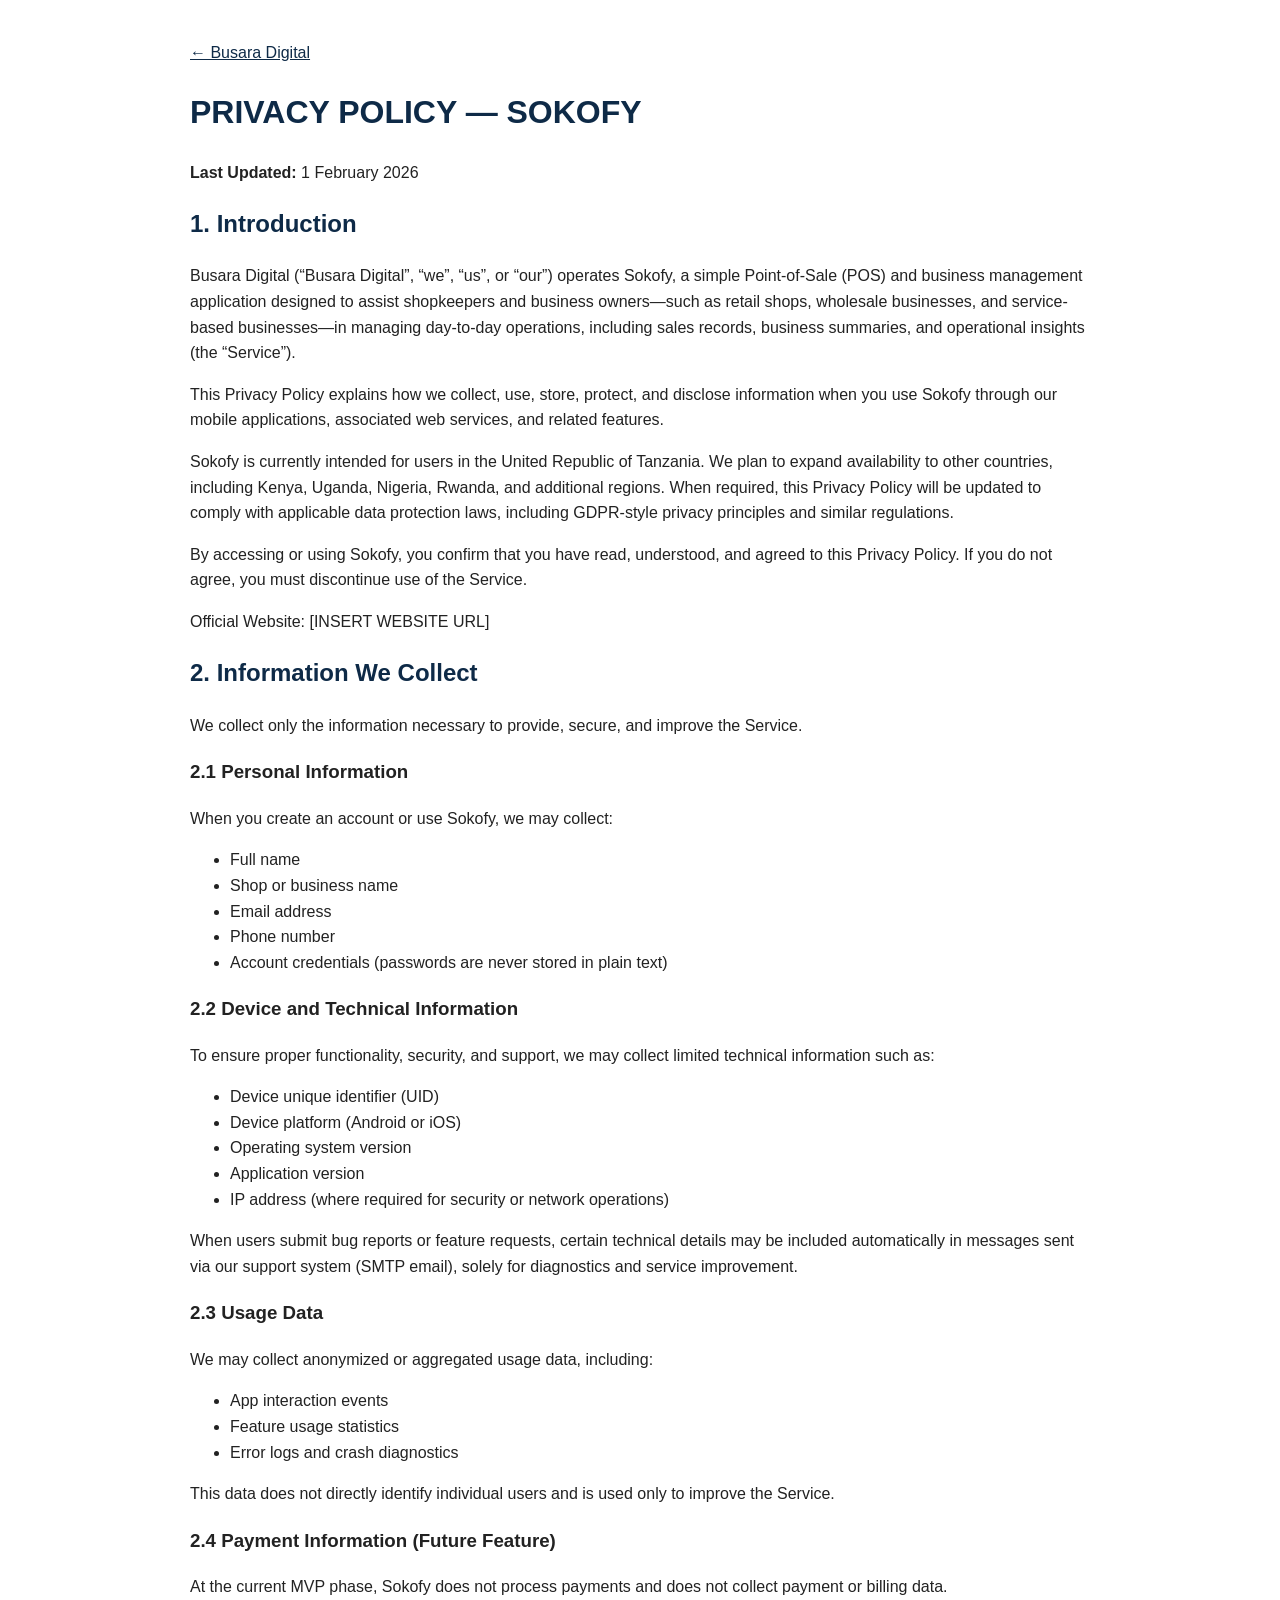
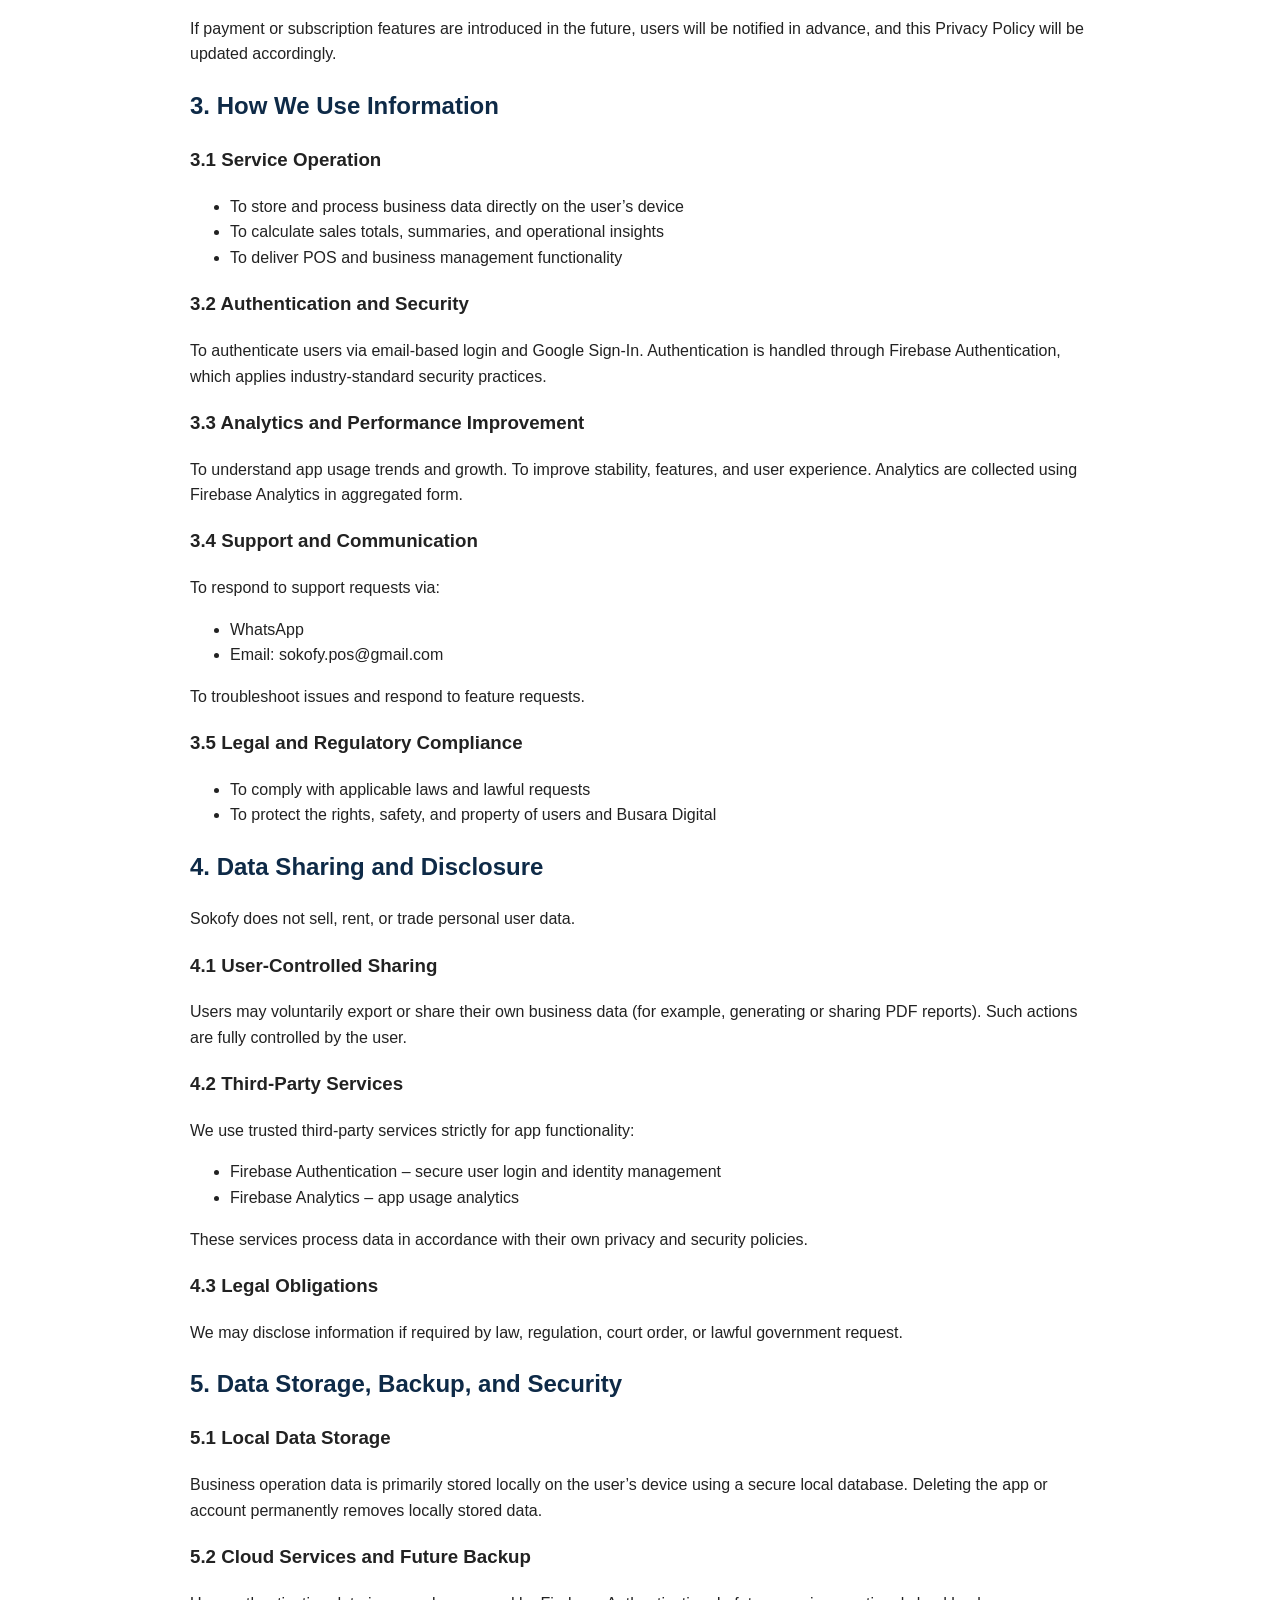
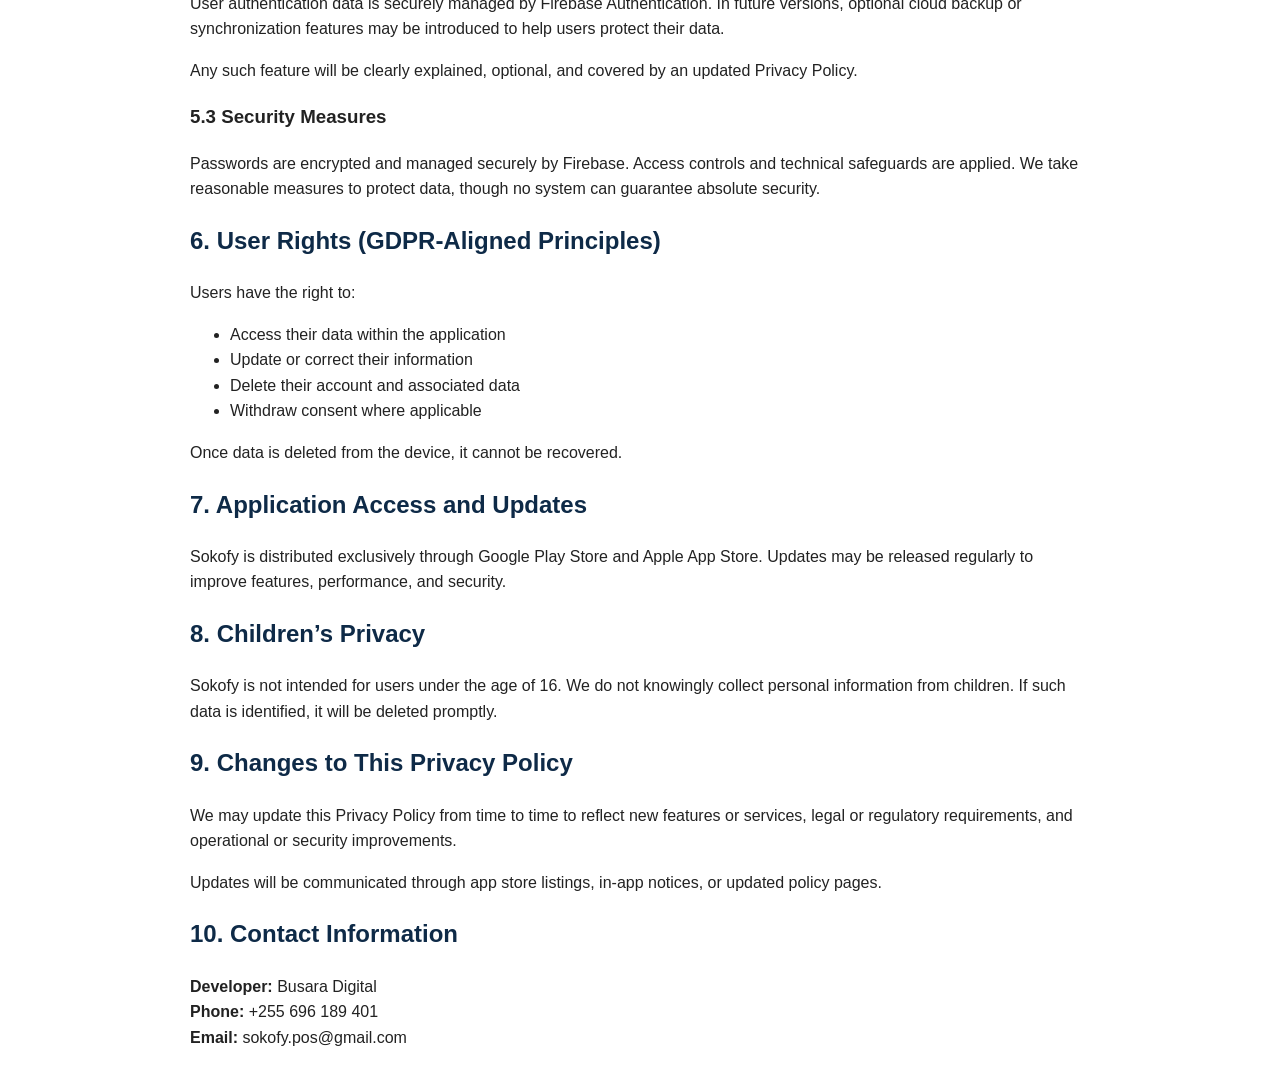
==== apps/sokofy/privacy-policy.html @ bbf7968e "first commit" ====
<!doctype html>
<html lang="en">
<head>
  <meta charset="utf-8" />
  <meta name="viewport" content="width=device-width, initial-scale=1" />
  <title>Privacy Policy — Sokofy</title>
  <link rel="stylesheet" href="/assets/style.css">
</head>
<body>

  <p><a href="/">← Busara Digital</a></p>

  <h1>PRIVACY POLICY — SOKOFY</h1>
  <p><strong>Last Updated:</strong> 1 February 2026</p>

  <h2>1. Introduction</h2>
  <p>
    Busara Digital (“Busara Digital”, “we”, “us”, or “our”) operates Sokofy, a
    simple Point-of-Sale (POS) and business management application designed to
    assist shopkeepers and business owners—such as retail shops, wholesale
    businesses, and service-based businesses—in managing day-to-day operations,
    including sales records, business summaries, and operational insights (the
    “Service”).
  </p>
  <p>
    This Privacy Policy explains how we collect, use, store, protect, and
    disclose information when you use Sokofy through our mobile applications,
    associated web services, and related features.
  </p>
  <p>
    Sokofy is currently intended for users in the United Republic of Tanzania.
    We plan to expand availability to other countries, including Kenya, Uganda,
    Nigeria, Rwanda, and additional regions. When required, this Privacy Policy
    will be updated to comply with applicable data protection laws, including
    GDPR-style privacy principles and similar regulations.
  </p>
  <p>
    By accessing or using Sokofy, you confirm that you have read, understood,
    and agreed to this Privacy Policy. If you do not agree, you must discontinue
    use of the Service.
  </p>
  <p>
    Official Website: [INSERT WEBSITE URL]
  </p>

  <h2>2. Information We Collect</h2>
  <p>
    We collect only the information necessary to provide, secure, and improve
    the Service.
  </p>

  <h3>2.1 Personal Information</h3>
  <p>When you create an account or use Sokofy, we may collect:</p>
  <ul>
    <li>Full name</li>
    <li>Shop or business name</li>
    <li>Email address</li>
    <li>Phone number</li>
    <li>Account credentials (passwords are never stored in plain text)</li>
  </ul>

  <h3>2.2 Device and Technical Information</h3>
  <p>
    To ensure proper functionality, security, and support, we may collect
    limited technical information such as:
  </p>
  <ul>
    <li>Device unique identifier (UID)</li>
    <li>Device platform (Android or iOS)</li>
    <li>Operating system version</li>
    <li>Application version</li>
    <li>IP address (where required for security or network operations)</li>
  </ul>
  <p>
    When users submit bug reports or feature requests, certain technical
    details may be included automatically in messages sent via our support
    system (SMTP email), solely for diagnostics and service improvement.
  </p>

  <h3>2.3 Usage Data</h3>
  <p>
    We may collect anonymized or aggregated usage data, including:
  </p>
  <ul>
    <li>App interaction events</li>
    <li>Feature usage statistics</li>
    <li>Error logs and crash diagnostics</li>
  </ul>
  <p>
    This data does not directly identify individual users and is used only to
    improve the Service.
  </p>

  <h3>2.4 Payment Information (Future Feature)</h3>
  <p>
    At the current MVP phase, Sokofy does not process payments and does not
    collect payment or billing data.
  </p>
  <p>
    If payment or subscription features are introduced in the future, users
    will be notified in advance, and this Privacy Policy will be updated
    accordingly.
  </p>

  <h2>3. How We Use Information</h2>

  <h3>3.1 Service Operation</h3>
  <ul>
    <li>To store and process business data directly on the user’s device</li>
    <li>To calculate sales totals, summaries, and operational insights</li>
    <li>To deliver POS and business management functionality</li>
  </ul>

  <h3>3.2 Authentication and Security</h3>
  <p>
    To authenticate users via email-based login and Google Sign-In.
    Authentication is handled through Firebase Authentication, which applies
    industry-standard security practices.
  </p>

  <h3>3.3 Analytics and Performance Improvement</h3>
  <p>
    To understand app usage trends and growth.
    To improve stability, features, and user experience.
    Analytics are collected using Firebase Analytics in aggregated form.
  </p>

  <h3>3.4 Support and Communication</h3>
  <p>
    To respond to support requests via:
  </p>
  <ul>
    <li>WhatsApp</li>
    <li>Email: sokofy.pos@gmail.com</li>
  </ul>
  <p>
    To troubleshoot issues and respond to feature requests.
  </p>

  <h3>3.5 Legal and Regulatory Compliance</h3>
  <ul>
    <li>To comply with applicable laws and lawful requests</li>
    <li>To protect the rights, safety, and property of users and Busara Digital</li>
  </ul>

  <h2>4. Data Sharing and Disclosure</h2>
  <p>
    Sokofy does not sell, rent, or trade personal user data.
  </p>

  <h3>4.1 User-Controlled Sharing</h3>
  <p>
    Users may voluntarily export or share their own business data (for example,
    generating or sharing PDF reports). Such actions are fully controlled by
    the user.
  </p>

  <h3>4.2 Third-Party Services</h3>
  <p>
    We use trusted third-party services strictly for app functionality:
  </p>
  <ul>
    <li>Firebase Authentication – secure user login and identity management</li>
    <li>Firebase Analytics – app usage analytics</li>
  </ul>
  <p>
    These services process data in accordance with their own privacy and
    security policies.
  </p>

  <h3>4.3 Legal Obligations</h3>
  <p>
    We may disclose information if required by law, regulation, court order,
    or lawful government request.
  </p>

  <h2>5. Data Storage, Backup, and Security</h2>

  <h3>5.1 Local Data Storage</h3>
  <p>
    Business operation data is primarily stored locally on the user’s device
    using a secure local database. Deleting the app or account permanently
    removes locally stored data.
  </p>

  <h3>5.2 Cloud Services and Future Backup</h3>
  <p>
    User authentication data is securely managed by Firebase Authentication.
    In future versions, optional cloud backup or synchronization features may
    be introduced to help users protect their data.
  </p>
  <p>
    Any such feature will be clearly explained, optional, and covered by an
    updated Privacy Policy.
  </p>

  <h3>5.3 Security Measures</h3>
  <p>
    Passwords are encrypted and managed securely by Firebase.
    Access controls and technical safeguards are applied.
    We take reasonable measures to protect data, though no system can guarantee
    absolute security.
  </p>

  <h2>6. User Rights (GDPR-Aligned Principles)</h2>
  <p>Users have the right to:</p>
  <ul>
    <li>Access their data within the application</li>
    <li>Update or correct their information</li>
    <li>Delete their account and associated data</li>
    <li>Withdraw consent where applicable</li>
  </ul>
  <p>
    Once data is deleted from the device, it cannot be recovered.
  </p>

  <h2>7. Application Access and Updates</h2>
  <p>
    Sokofy is distributed exclusively through Google Play Store and Apple App
    Store. Updates may be released regularly to improve features, performance,
    and security.
  </p>

  <h2>8. Children’s Privacy</h2>
  <p>
    Sokofy is not intended for users under the age of 16.
    We do not knowingly collect personal information from children. If such
    data is identified, it will be deleted promptly.
  </p>

  <h2>9. Changes to This Privacy Policy</h2>
  <p>
    We may update this Privacy Policy from time to time to reflect new
    features or services, legal or regulatory requirements, and operational
    or security improvements.
  </p>
  <p>
    Updates will be communicated through app store listings, in-app notices,
    or updated policy pages.
  </p>

  <h2>10. Contact Information</h2>
  <p>
    <strong>Developer:</strong> Busara Digital<br>
    <strong>Phone:</strong> +255 696 189 401<br>
    <strong>Email:</strong> sokofy.pos@gmail.com
  </p>

</body>
</html>
---- assets/style.css ----
body {
  font-family: Arial, sans-serif;
  line-height: 1.6;
  max-width: 900px;
  margin: 40px auto;
  padding: 0 20px;
  color: #222;
}

h1, h2 {
  color: #0E2A47;
}

a { color: #0E2A47; }
p { margin-bottom: 14px; }
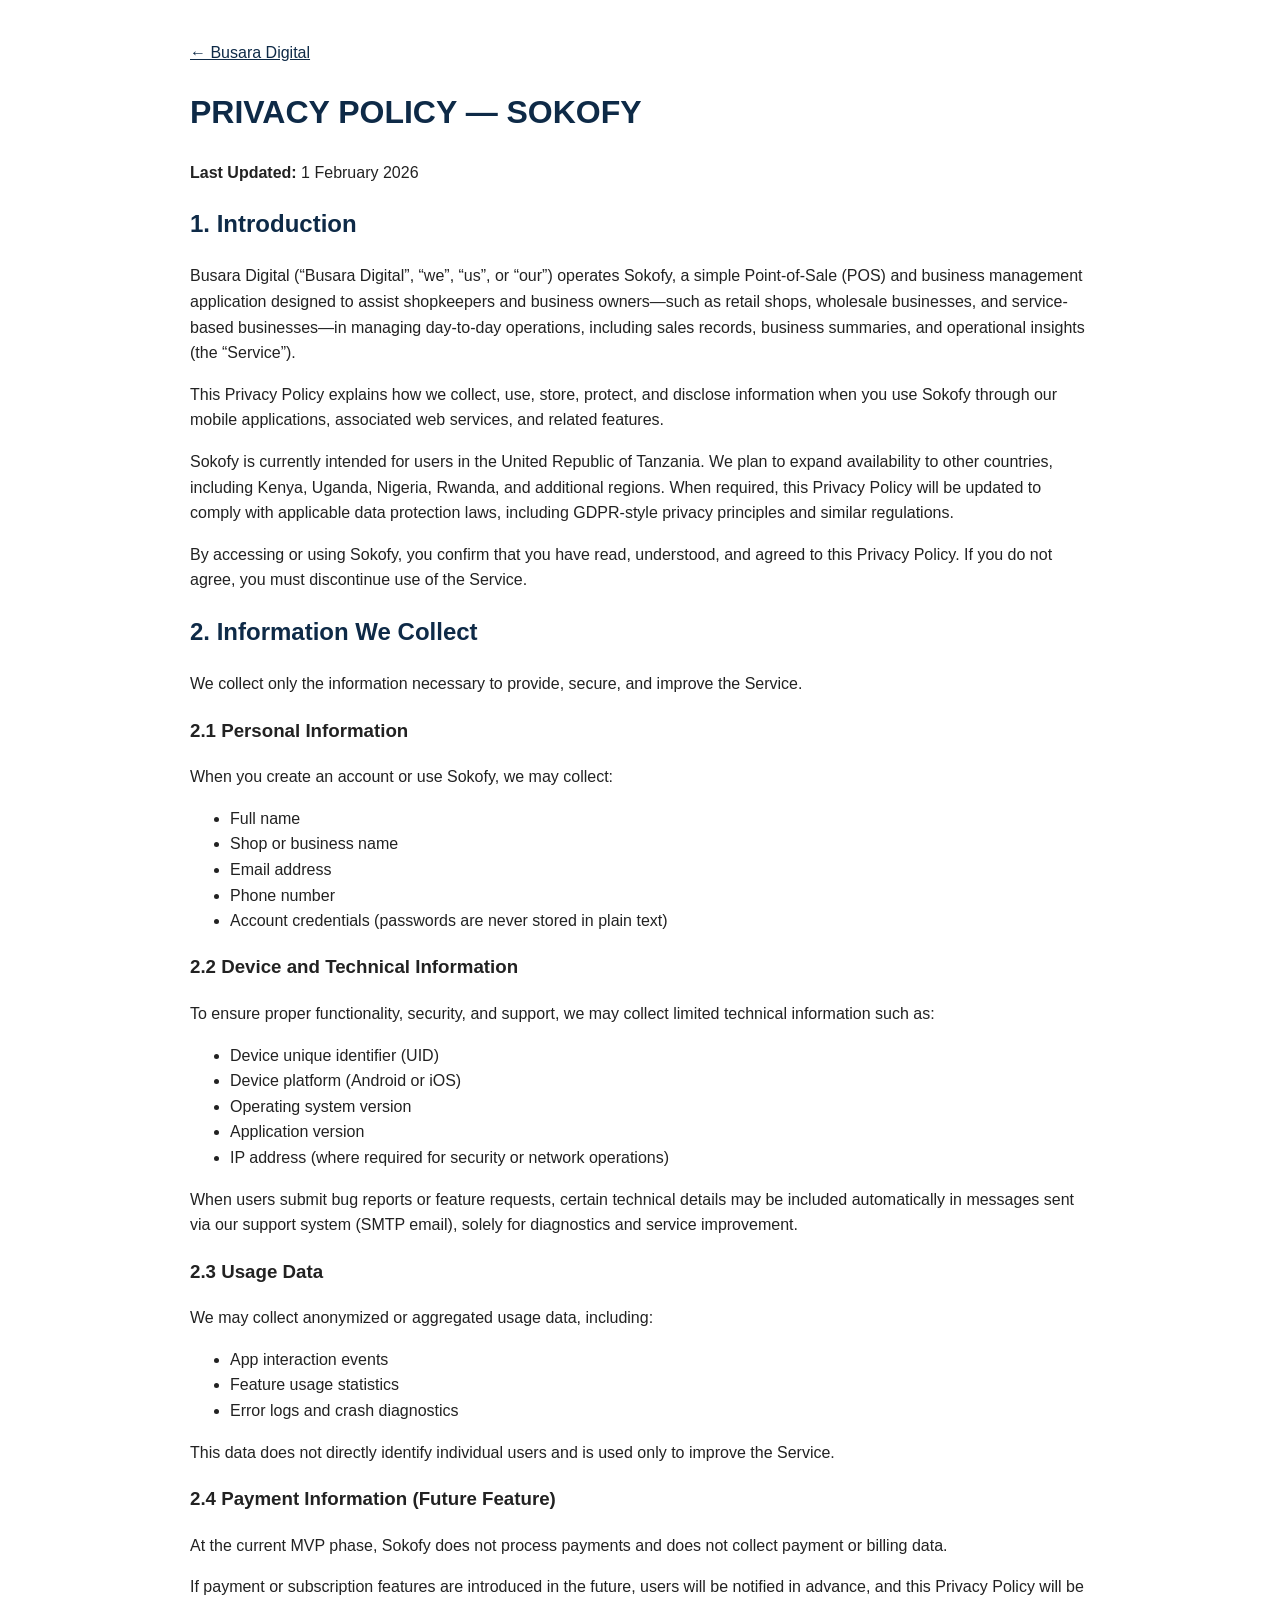
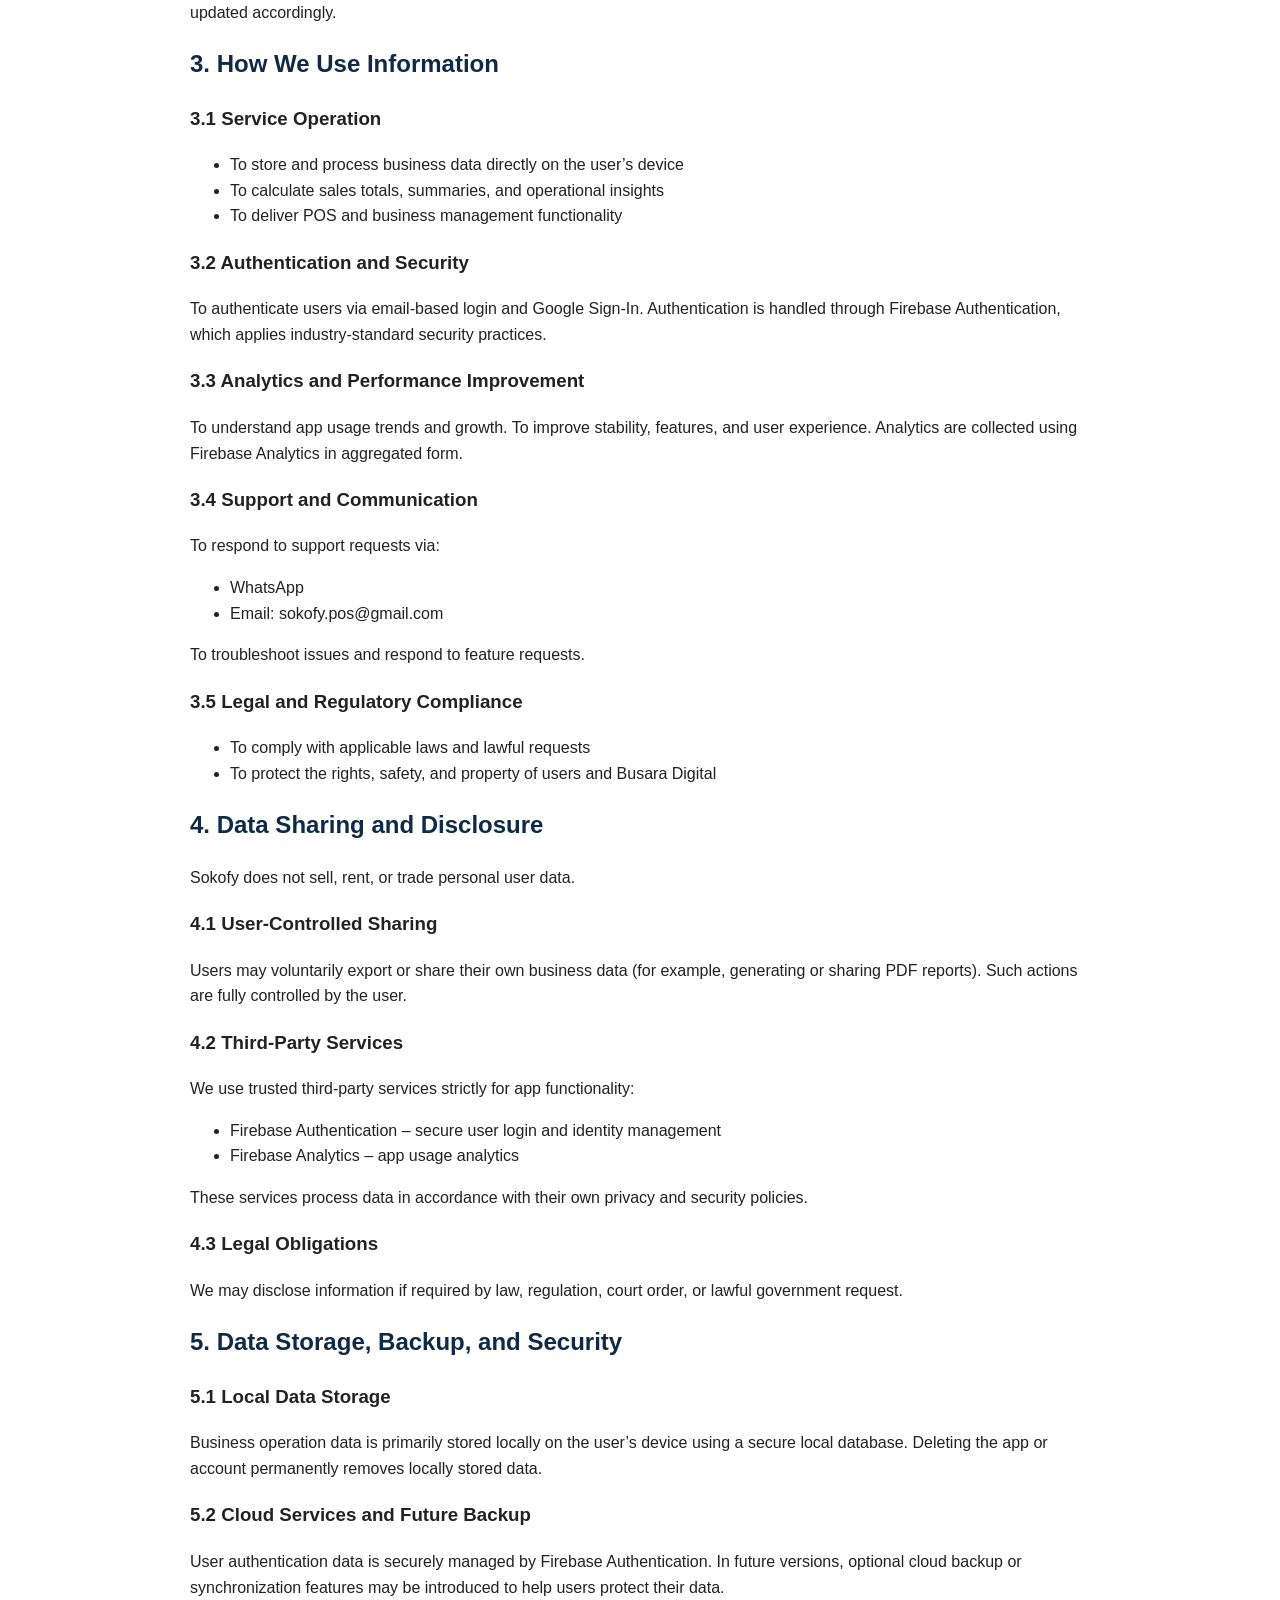
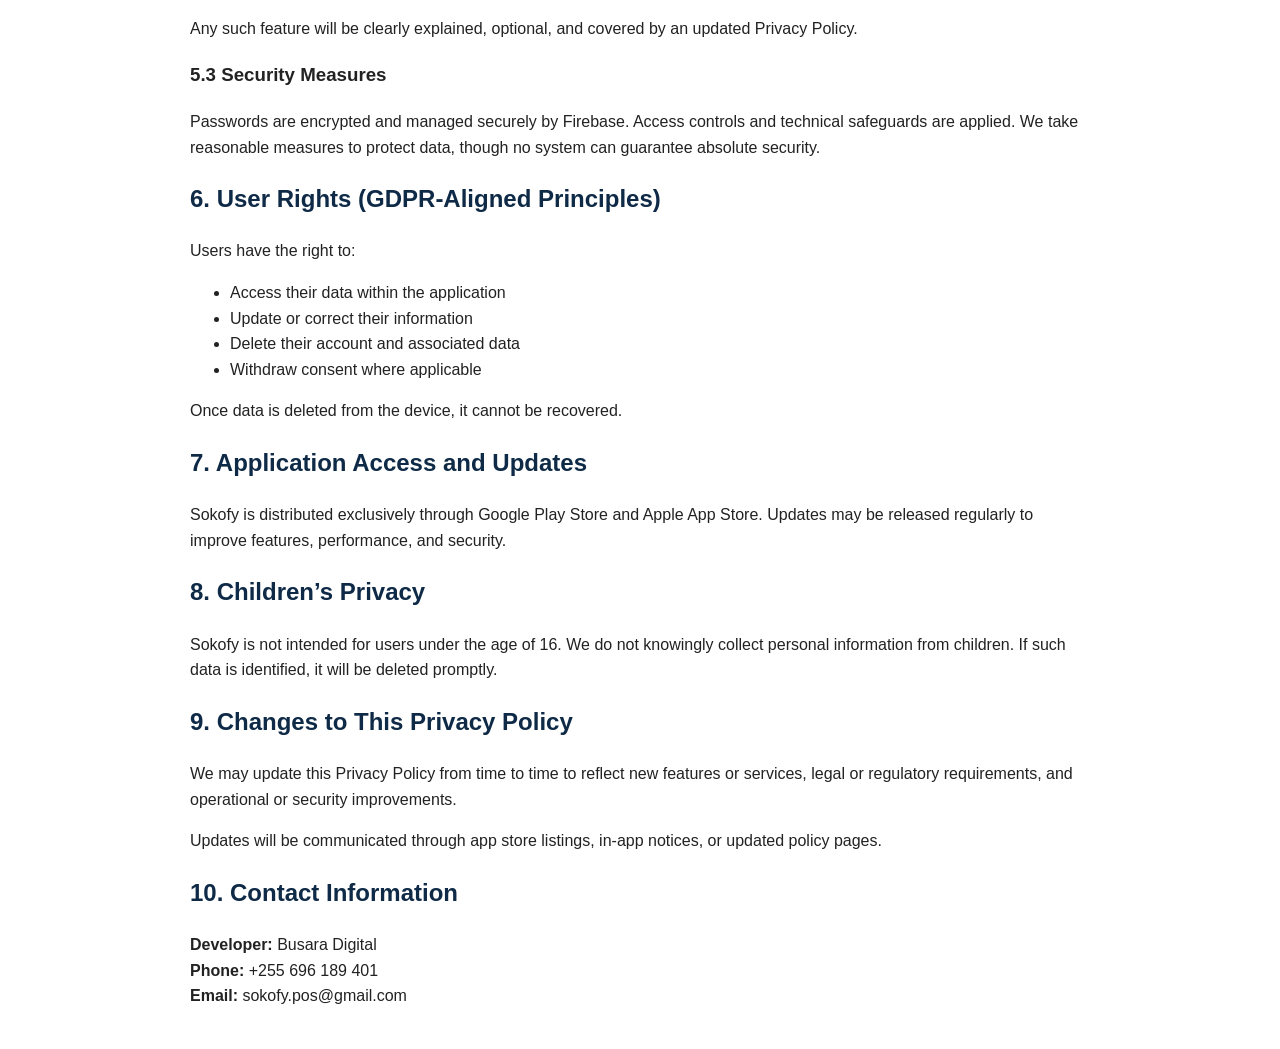
==== commit 789860df: "Comment web site place due to right now I dont have web site" ====
--- a/apps/sokofy/privacy-policy.html
+++ b/apps/sokofy/privacy-policy.html
@@ -39,9 +39,9 @@
     and agreed to this Privacy Policy. If you do not agree, you must discontinue
     use of the Service.
   </p>
-  <p>
+  <!-- <p>
     Official Website: [INSERT WEBSITE URL]
-  </p>
+  </p> -->
 
   <h2>2. Information We Collect</h2>
   <p>
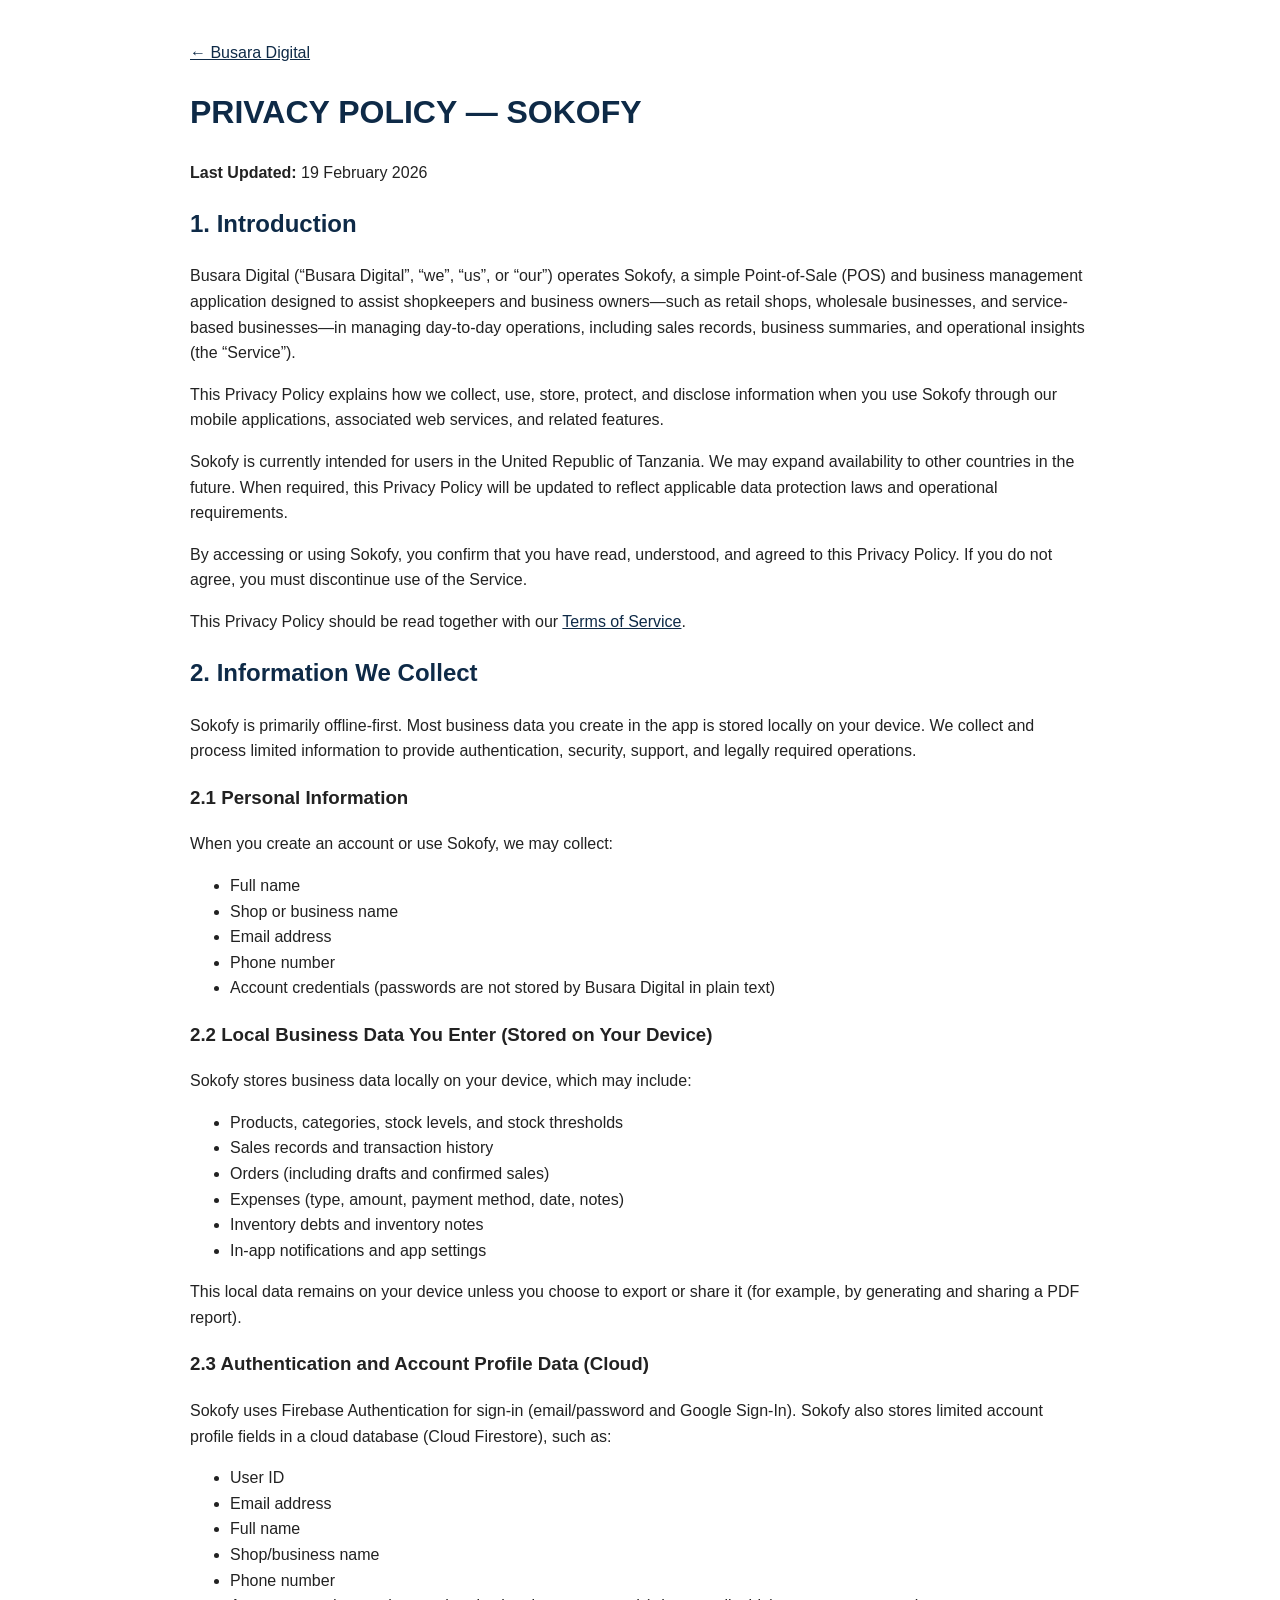
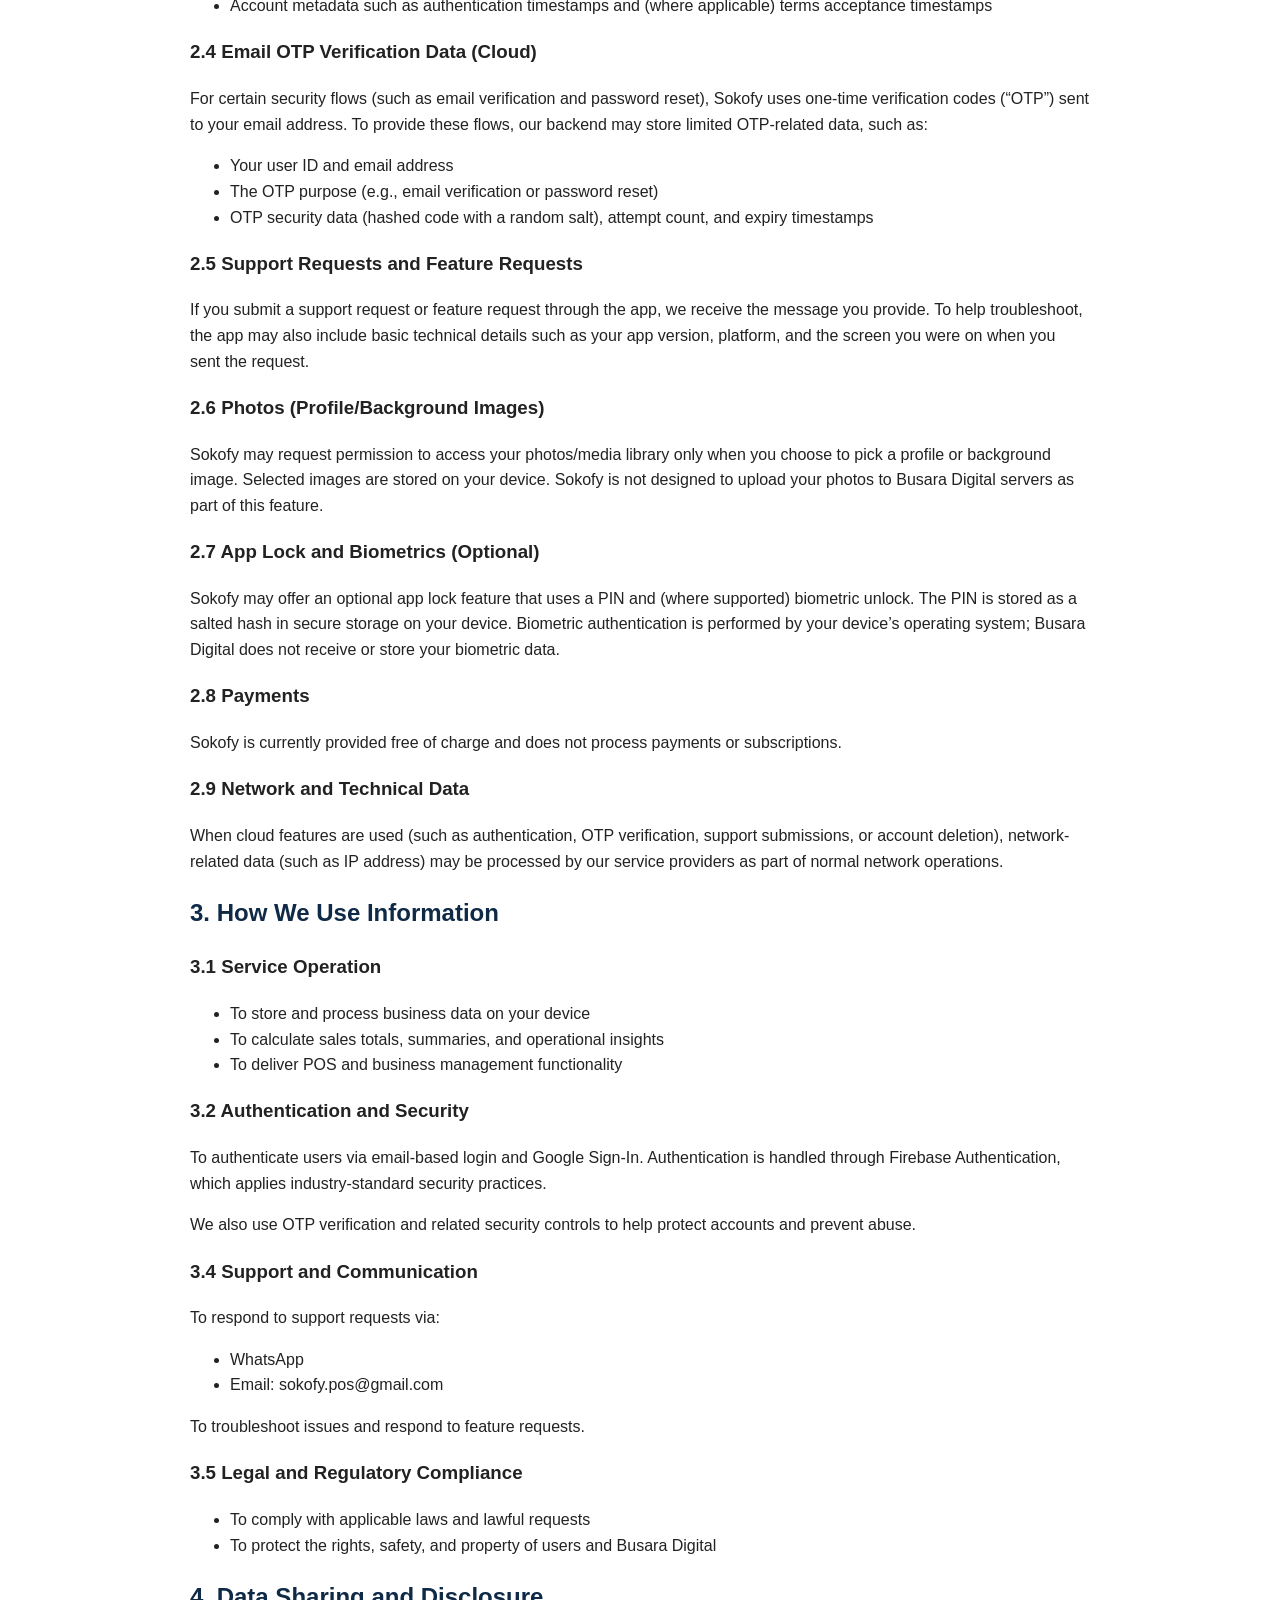
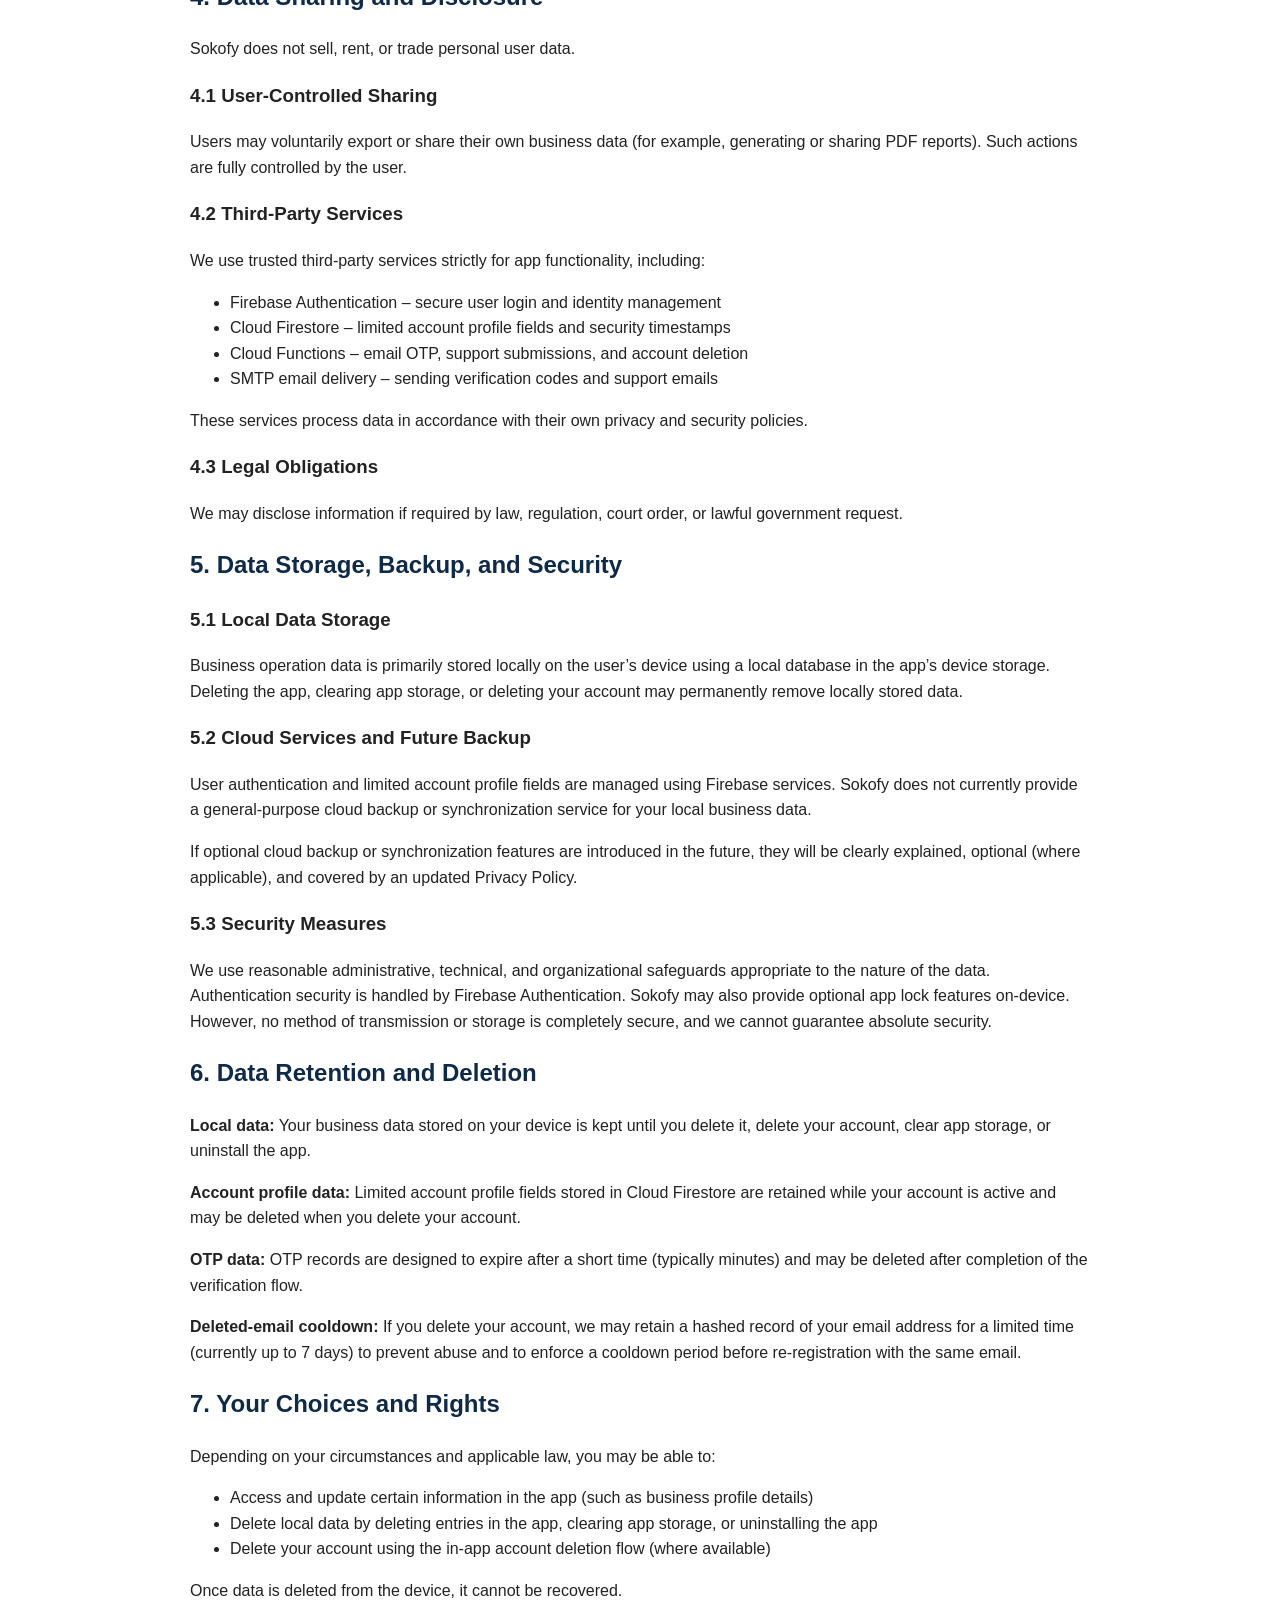
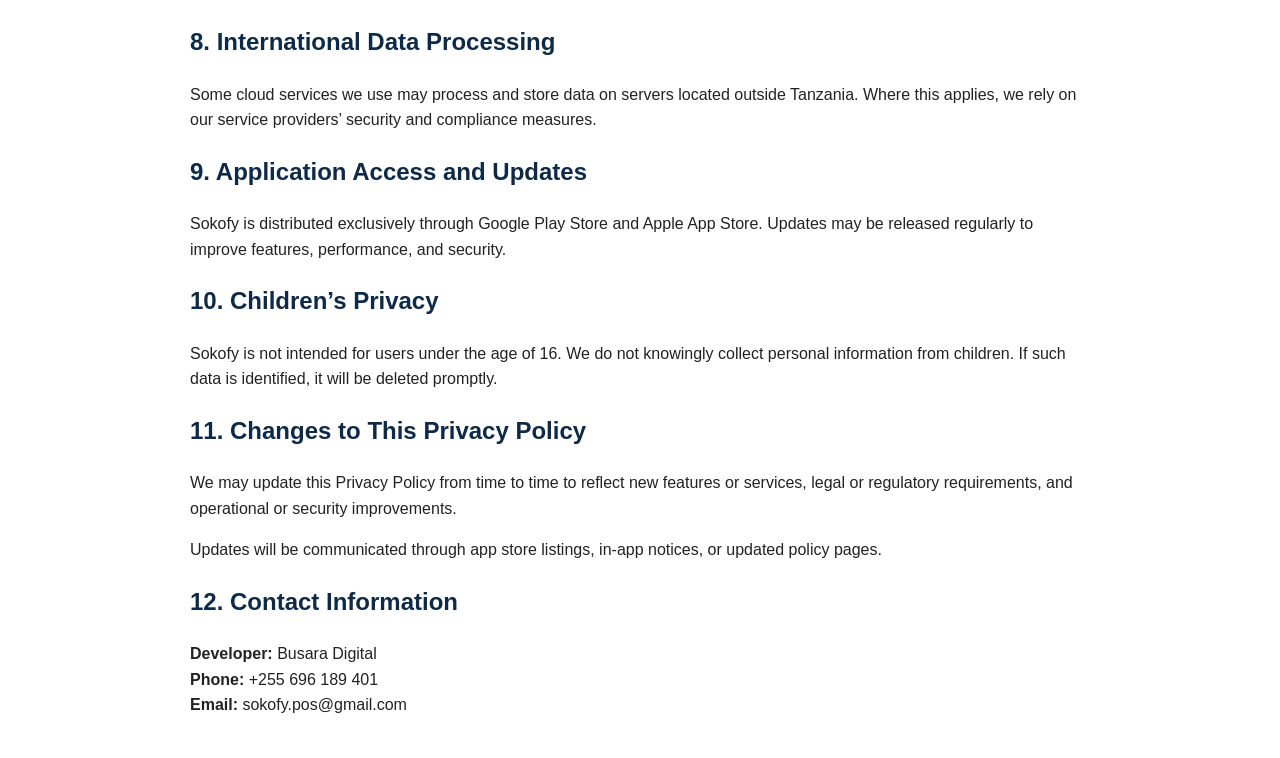
==== commit 46fe37b9: "Update privacy policy: revise last updated date, clarify data collection practices, and expand on us" ====
--- a/apps/sokofy/privacy-policy.html
+++ b/apps/sokofy/privacy-policy.html
@@ -11,7 +11,7 @@
   <p><a href="/">← Busara Digital</a></p>
 
   <h1>PRIVACY POLICY — SOKOFY</h1>
-  <p><strong>Last Updated:</strong> 1 February 2026</p>
+  <p><strong>Last Updated:</strong> 19 February 2026</p>
 
   <h2>1. Introduction</h2>
   <p>
@@ -29,24 +29,28 @@
   </p>
   <p>
     Sokofy is currently intended for users in the United Republic of Tanzania.
-    We plan to expand availability to other countries, including Kenya, Uganda,
-    Nigeria, Rwanda, and additional regions. When required, this Privacy Policy
-    will be updated to comply with applicable data protection laws, including
-    GDPR-style privacy principles and similar regulations.
+    We may expand availability to other countries in the future. When required,
+    this Privacy Policy will be updated to reflect applicable data protection
+    laws and operational requirements.
   </p>
   <p>
     By accessing or using Sokofy, you confirm that you have read, understood,
     and agreed to this Privacy Policy. If you do not agree, you must discontinue
     use of the Service.
   </p>
+  <p>
+    This Privacy Policy should be read together with our
+    <a href="/apps/sokofy/terms-of-service.html">Terms of Service</a>.
+  </p>
   <!-- <p>
     Official Website: [INSERT WEBSITE URL]
   </p> -->
 
   <h2>2. Information We Collect</h2>
   <p>
-    We collect only the information necessary to provide, secure, and improve
-    the Service.
+    Sokofy is primarily offline-first. Most business data you create in the app
+    is stored locally on your device. We collect and process limited information
+    to provide authentication, security, support, and legally required operations.
   </p>
 
   <h3>2.1 Personal Information</h3>
@@ -56,57 +60,90 @@
     <li>Shop or business name</li>
     <li>Email address</li>
     <li>Phone number</li>
-    <li>Account credentials (passwords are never stored in plain text)</li>
-  </ul>
-
-  <h3>2.2 Device and Technical Information</h3>
-  <p>
-    To ensure proper functionality, security, and support, we may collect
-    limited technical information such as:
-  </p>
-  <ul>
-    <li>Device unique identifier (UID)</li>
-    <li>Device platform (Android or iOS)</li>
-    <li>Operating system version</li>
-    <li>Application version</li>
-    <li>IP address (where required for security or network operations)</li>
-  </ul>
-  <p>
-    When users submit bug reports or feature requests, certain technical
-    details may be included automatically in messages sent via our support
-    system (SMTP email), solely for diagnostics and service improvement.
-  </p>
-
-  <h3>2.3 Usage Data</h3>
-  <p>
-    We may collect anonymized or aggregated usage data, including:
-  </p>
-  <ul>
-    <li>App interaction events</li>
-    <li>Feature usage statistics</li>
-    <li>Error logs and crash diagnostics</li>
-  </ul>
-  <p>
-    This data does not directly identify individual users and is used only to
-    improve the Service.
-  </p>
-
-  <h3>2.4 Payment Information (Future Feature)</h3>
-  <p>
-    At the current MVP phase, Sokofy does not process payments and does not
-    collect payment or billing data.
-  </p>
-  <p>
-    If payment or subscription features are introduced in the future, users
-    will be notified in advance, and this Privacy Policy will be updated
-    accordingly.
+    <li>Account credentials (passwords are not stored by Busara Digital in plain text)</li>
+  </ul>
+
+  <h3>2.2 Local Business Data You Enter (Stored on Your Device)</h3>
+  <p>
+    Sokofy stores business data locally on your device, which may include:
+  </p>
+  <ul>
+    <li>Products, categories, stock levels, and stock thresholds</li>
+    <li>Sales records and transaction history</li>
+    <li>Orders (including drafts and confirmed sales)</li>
+    <li>Expenses (type, amount, payment method, date, notes)</li>
+    <li>Inventory debts and inventory notes</li>
+    <li>In-app notifications and app settings</li>
+  </ul>
+  <p>
+    This local data remains on your device unless you choose to export or share
+    it (for example, by generating and sharing a PDF report).
+  </p>
+
+  <h3>2.3 Authentication and Account Profile Data (Cloud)</h3>
+  <p>
+    Sokofy uses Firebase Authentication for sign-in (email/password and Google Sign-In).
+    Sokofy also stores limited account profile fields in a cloud database (Cloud Firestore),
+    such as:
+  </p>
+  <ul>
+    <li>User ID</li>
+    <li>Email address</li>
+    <li>Full name</li>
+    <li>Shop/business name</li>
+    <li>Phone number</li>
+    <li>Account metadata such as authentication timestamps and (where applicable) terms acceptance timestamps</li>
+  </ul>
+
+  <h3>2.4 Email OTP Verification Data (Cloud)</h3>
+  <p>
+    For certain security flows (such as email verification and password reset),
+    Sokofy uses one-time verification codes (“OTP”) sent to your email address.
+    To provide these flows, our backend may store limited OTP-related data, such as:
+  </p>
+  <ul>
+    <li>Your user ID and email address</li>
+    <li>The OTP purpose (e.g., email verification or password reset)</li>
+    <li>OTP security data (hashed code with a random salt), attempt count, and expiry timestamps</li>
+  </ul>
+
+  <h3>2.5 Support Requests and Feature Requests</h3>
+  <p>
+    If you submit a support request or feature request through the app, we receive the message you provide.
+    To help troubleshoot, the app may also include basic technical details such as your app version, platform,
+    and the screen you were on when you sent the request.
+  </p>
+
+  <h3>2.6 Photos (Profile/Background Images)</h3>
+  <p>
+    Sokofy may request permission to access your photos/media library only when you choose to pick a profile
+    or background image. Selected images are stored on your device. Sokofy is not designed to upload your photos
+    to Busara Digital servers as part of this feature.
+  </p>
+
+  <h3>2.7 App Lock and Biometrics (Optional)</h3>
+  <p>
+    Sokofy may offer an optional app lock feature that uses a PIN and (where supported) biometric unlock.
+    The PIN is stored as a salted hash in secure storage on your device. Biometric authentication is performed
+    by your device’s operating system; Busara Digital does not receive or store your biometric data.
+  </p>
+
+  <h3>2.8 Payments</h3>
+  <p>
+    Sokofy is currently provided free of charge and does not process payments or subscriptions.
+  </p>
+
+  <h3>2.9 Network and Technical Data</h3>
+  <p>
+    When cloud features are used (such as authentication, OTP verification, support submissions, or account deletion),
+    network-related data (such as IP address) may be processed by our service providers as part of normal network operations.
   </p>
 
   <h2>3. How We Use Information</h2>
 
   <h3>3.1 Service Operation</h3>
   <ul>
-    <li>To store and process business data directly on the user’s device</li>
+    <li>To store and process business data on your device</li>
     <li>To calculate sales totals, summaries, and operational insights</li>
     <li>To deliver POS and business management functionality</li>
   </ul>
@@ -117,12 +154,8 @@
     Authentication is handled through Firebase Authentication, which applies
     industry-standard security practices.
   </p>
-
-  <h3>3.3 Analytics and Performance Improvement</h3>
-  <p>
-    To understand app usage trends and growth.
-    To improve stability, features, and user experience.
-    Analytics are collected using Firebase Analytics in aggregated form.
+  <p>
+    We also use OTP verification and related security controls to help protect accounts and prevent abuse.
   </p>
 
   <h3>3.4 Support and Communication</h3>
@@ -157,11 +190,13 @@
 
   <h3>4.2 Third-Party Services</h3>
   <p>
-    We use trusted third-party services strictly for app functionality:
+    We use trusted third-party services strictly for app functionality, including:
   </p>
   <ul>
     <li>Firebase Authentication – secure user login and identity management</li>
-    <li>Firebase Analytics – app usage analytics</li>
+    <li>Cloud Firestore – limited account profile fields and security timestamps</li>
+    <li>Cloud Functions – email OTP, support submissions, and account deletion</li>
+    <li>SMTP email delivery – sending verification codes and support emails</li>
   </ul>
   <p>
     These services process data in accordance with their own privacy and
@@ -179,56 +214,76 @@
   <h3>5.1 Local Data Storage</h3>
   <p>
     Business operation data is primarily stored locally on the user’s device
-    using a secure local database. Deleting the app or account permanently
-    removes locally stored data.
+    using a local database in the app’s device storage. Deleting the app, clearing app storage,
+    or deleting your account may permanently remove locally stored data.
   </p>
 
   <h3>5.2 Cloud Services and Future Backup</h3>
   <p>
-    User authentication data is securely managed by Firebase Authentication.
-    In future versions, optional cloud backup or synchronization features may
-    be introduced to help users protect their data.
-  </p>
-  <p>
-    Any such feature will be clearly explained, optional, and covered by an
-    updated Privacy Policy.
+    User authentication and limited account profile fields are managed using Firebase services.
+    Sokofy does not currently provide a general-purpose cloud backup or synchronization service for your local business data.
+  </p>
+  <p>
+    If optional cloud backup or synchronization features are introduced in the future, they will be clearly explained,
+    optional (where applicable), and covered by an updated Privacy Policy.
   </p>
 
   <h3>5.3 Security Measures</h3>
   <p>
-    Passwords are encrypted and managed securely by Firebase.
-    Access controls and technical safeguards are applied.
-    We take reasonable measures to protect data, though no system can guarantee
-    absolute security.
-  </p>
-
-  <h2>6. User Rights (GDPR-Aligned Principles)</h2>
-  <p>Users have the right to:</p>
-  <ul>
-    <li>Access their data within the application</li>
-    <li>Update or correct their information</li>
-    <li>Delete their account and associated data</li>
-    <li>Withdraw consent where applicable</li>
+    We use reasonable administrative, technical, and organizational safeguards appropriate to the nature of the data.
+    Authentication security is handled by Firebase Authentication. Sokofy may also provide optional app lock features on-device.
+    However, no method of transmission or storage is completely secure, and we cannot guarantee absolute security.
+  </p>
+
+  <h2>6. Data Retention and Deletion</h2>
+  <p>
+    <strong>Local data:</strong> Your business data stored on your device is kept until you delete it, delete your account,
+    clear app storage, or uninstall the app.
+  </p>
+  <p>
+    <strong>Account profile data:</strong> Limited account profile fields stored in Cloud Firestore are retained while your account is active
+    and may be deleted when you delete your account.
+  </p>
+  <p>
+    <strong>OTP data:</strong> OTP records are designed to expire after a short time (typically minutes) and may be deleted after completion of the verification flow.
+  </p>
+  <p>
+    <strong>Deleted-email cooldown:</strong> If you delete your account, we may retain a hashed record of your email address for a limited time (currently up to 7 days)
+    to prevent abuse and to enforce a cooldown period before re-registration with the same email.
+  </p>
+
+  <h2>7. Your Choices and Rights</h2>
+  <p>Depending on your circumstances and applicable law, you may be able to:</p>
+  <ul>
+    <li>Access and update certain information in the app (such as business profile details)</li>
+    <li>Delete local data by deleting entries in the app, clearing app storage, or uninstalling the app</li>
+    <li>Delete your account using the in-app account deletion flow (where available)</li>
   </ul>
   <p>
     Once data is deleted from the device, it cannot be recovered.
   </p>
 
-  <h2>7. Application Access and Updates</h2>
+  <h2>8. International Data Processing</h2>
+  <p>
+    Some cloud services we use may process and store data on servers located outside Tanzania.
+    Where this applies, we rely on our service providers’ security and compliance measures.
+  </p>
+
+  <h2>9. Application Access and Updates</h2>
   <p>
     Sokofy is distributed exclusively through Google Play Store and Apple App
     Store. Updates may be released regularly to improve features, performance,
     and security.
   </p>
 
-  <h2>8. Children’s Privacy</h2>
+  <h2>10. Children’s Privacy</h2>
   <p>
     Sokofy is not intended for users under the age of 16.
     We do not knowingly collect personal information from children. If such
     data is identified, it will be deleted promptly.
   </p>
 
-  <h2>9. Changes to This Privacy Policy</h2>
+  <h2>11. Changes to This Privacy Policy</h2>
   <p>
     We may update this Privacy Policy from time to time to reflect new
     features or services, legal or regulatory requirements, and operational
@@ -239,7 +294,7 @@
     or updated policy pages.
   </p>
 
-  <h2>10. Contact Information</h2>
+  <h2>12. Contact Information</h2>
   <p>
     <strong>Developer:</strong> Busara Digital<br>
     <strong>Phone:</strong> +255 696 189 401<br>
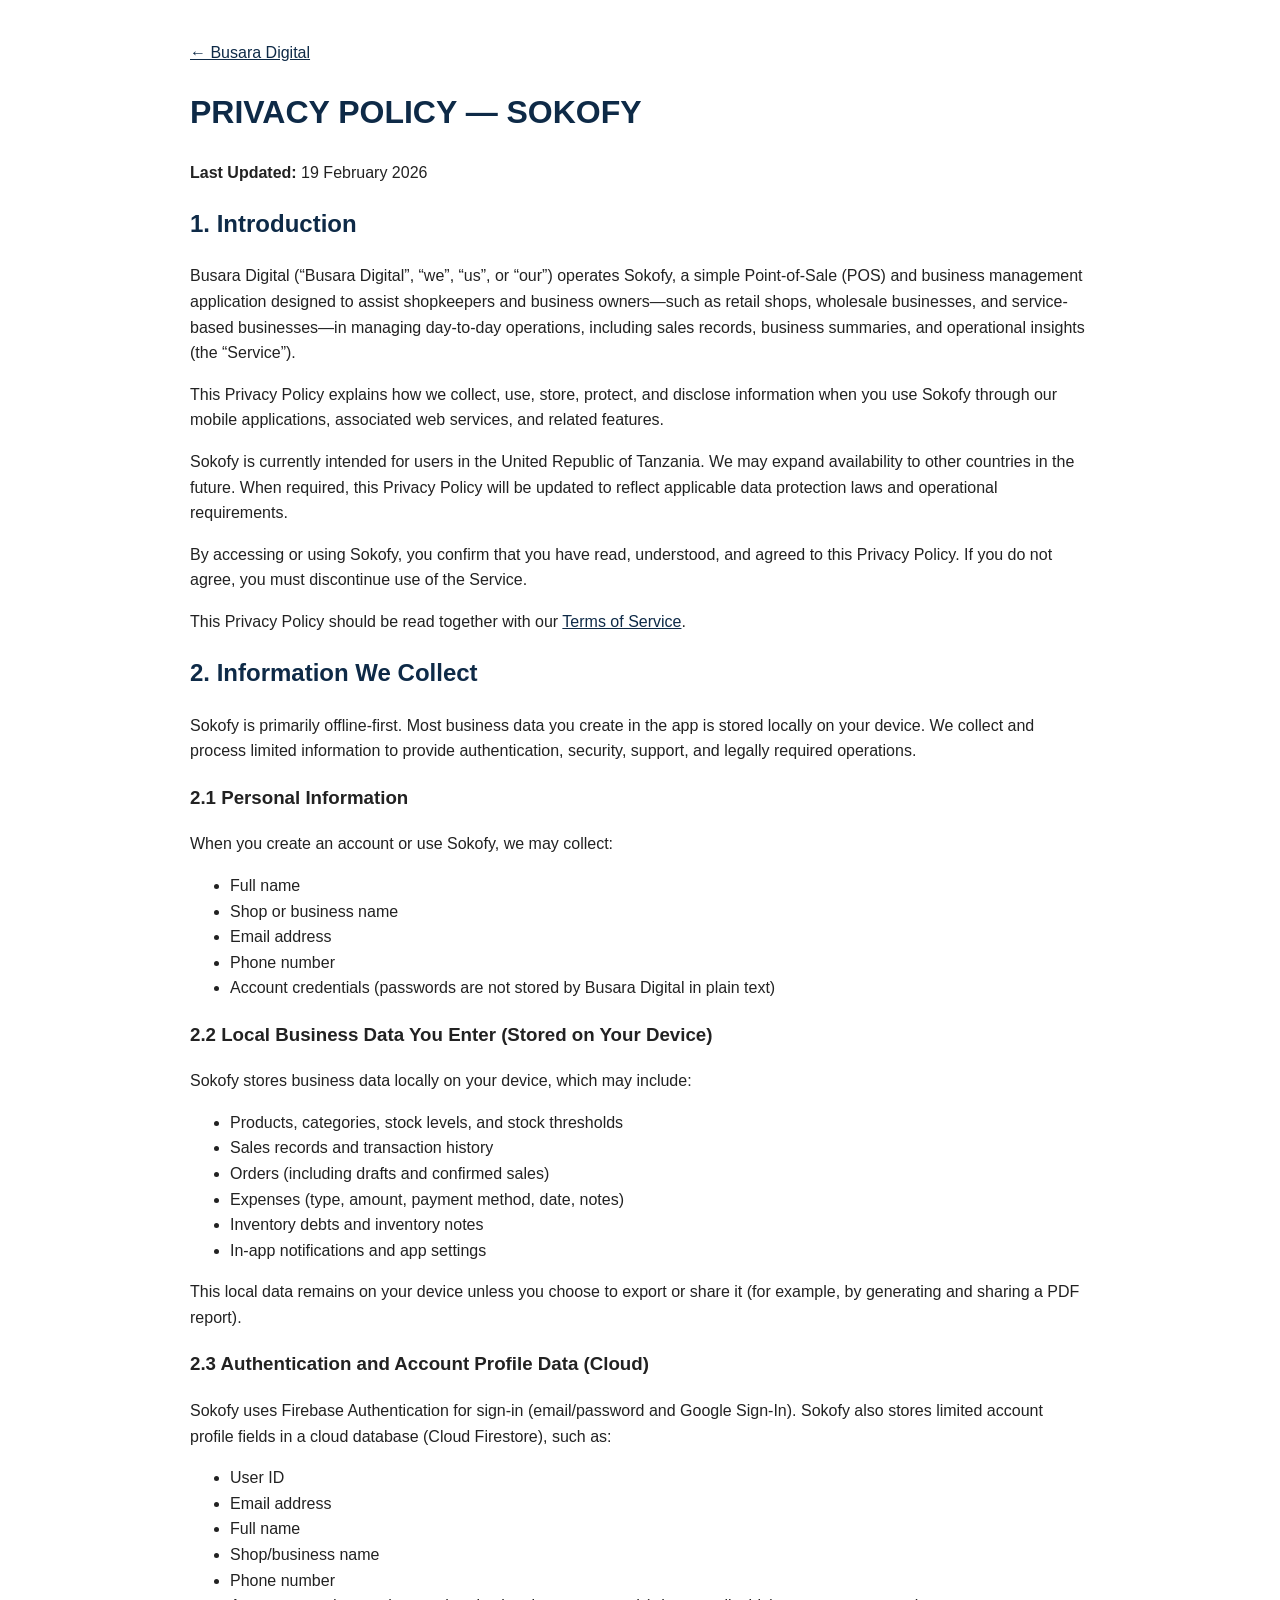
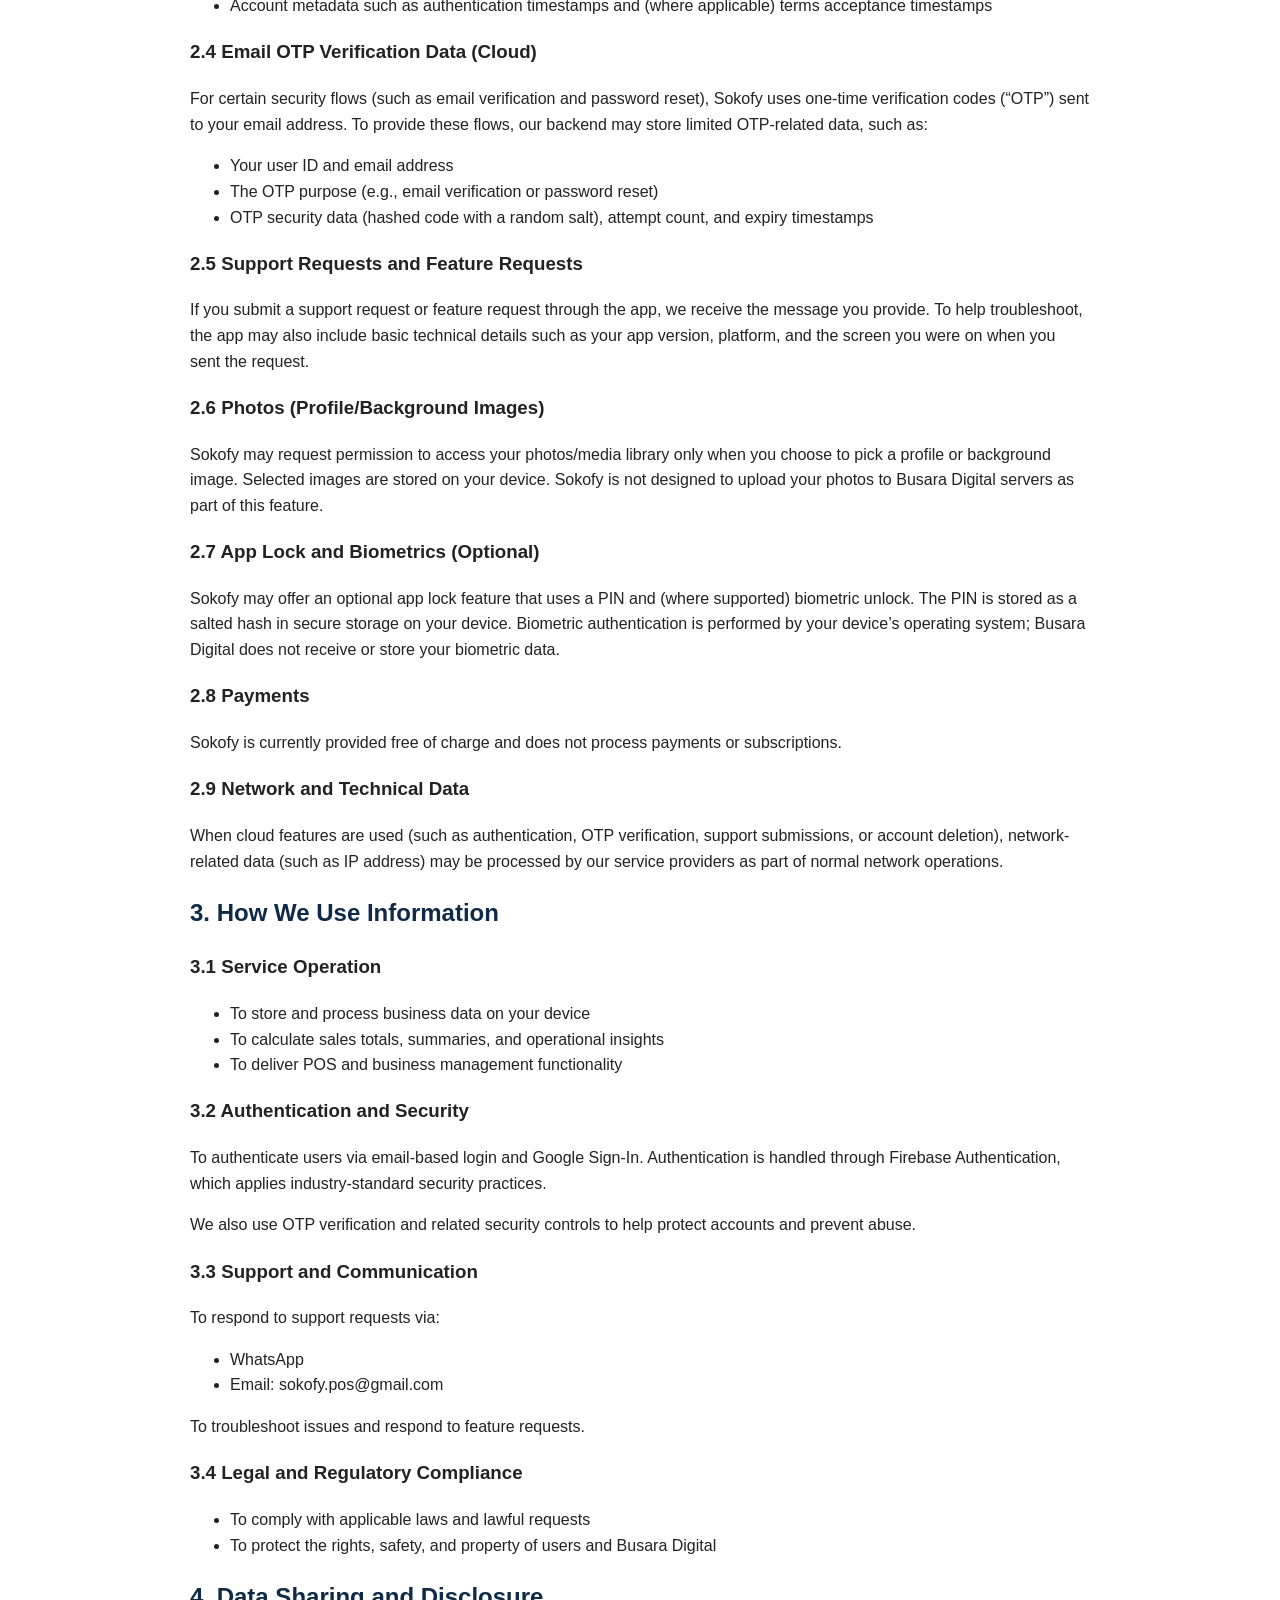
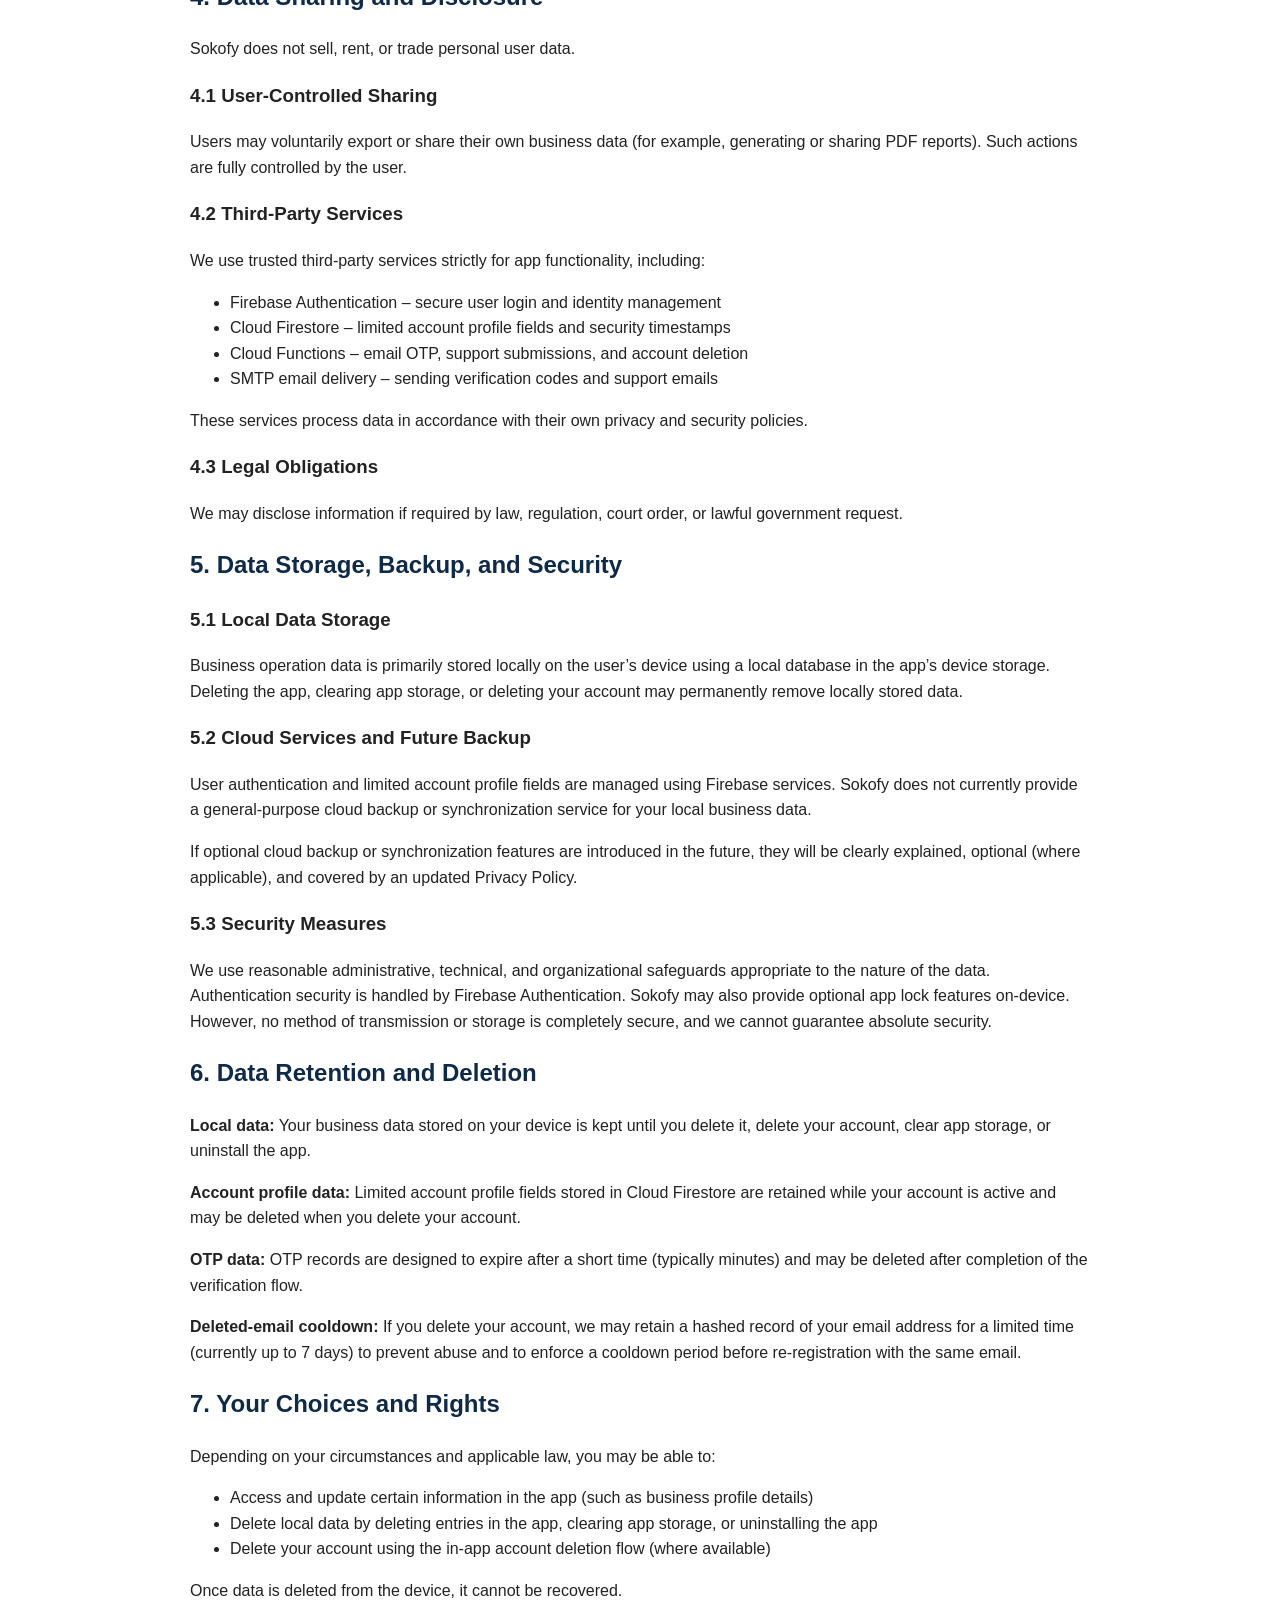
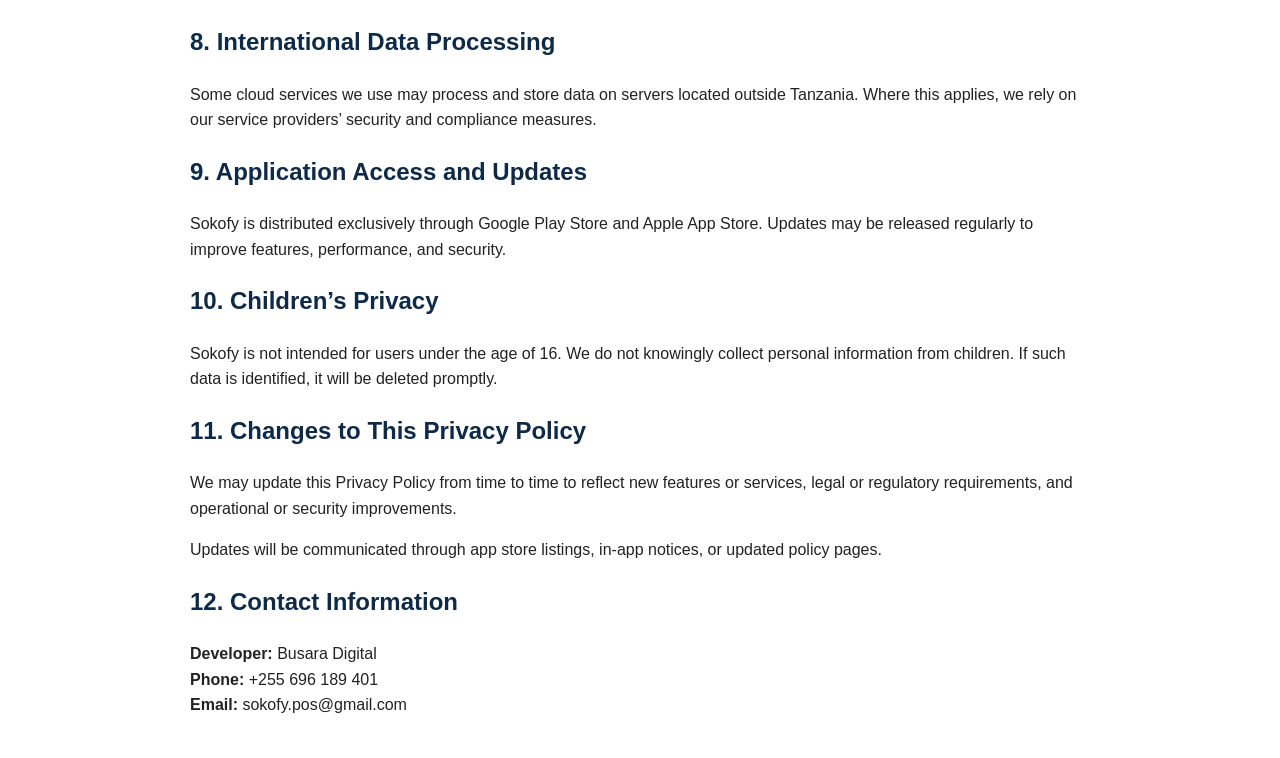
==== commit 5036c1df: "Fix section numbering in privacy policy: updated headings for Support and Communication and Legal an" ====
--- a/apps/sokofy/privacy-policy.html
+++ b/apps/sokofy/privacy-policy.html
@@ -158,7 +158,7 @@
     We also use OTP verification and related security controls to help protect accounts and prevent abuse.
   </p>
 
-  <h3>3.4 Support and Communication</h3>
+  <h3>3.3 Support and Communication</h3>
   <p>
     To respond to support requests via:
   </p>
@@ -170,7 +170,7 @@
     To troubleshoot issues and respond to feature requests.
   </p>
 
-  <h3>3.5 Legal and Regulatory Compliance</h3>
+  <h3>3.4 Legal and Regulatory Compliance</h3>
   <ul>
     <li>To comply with applicable laws and lawful requests</li>
     <li>To protect the rights, safety, and property of users and Busara Digital</li>
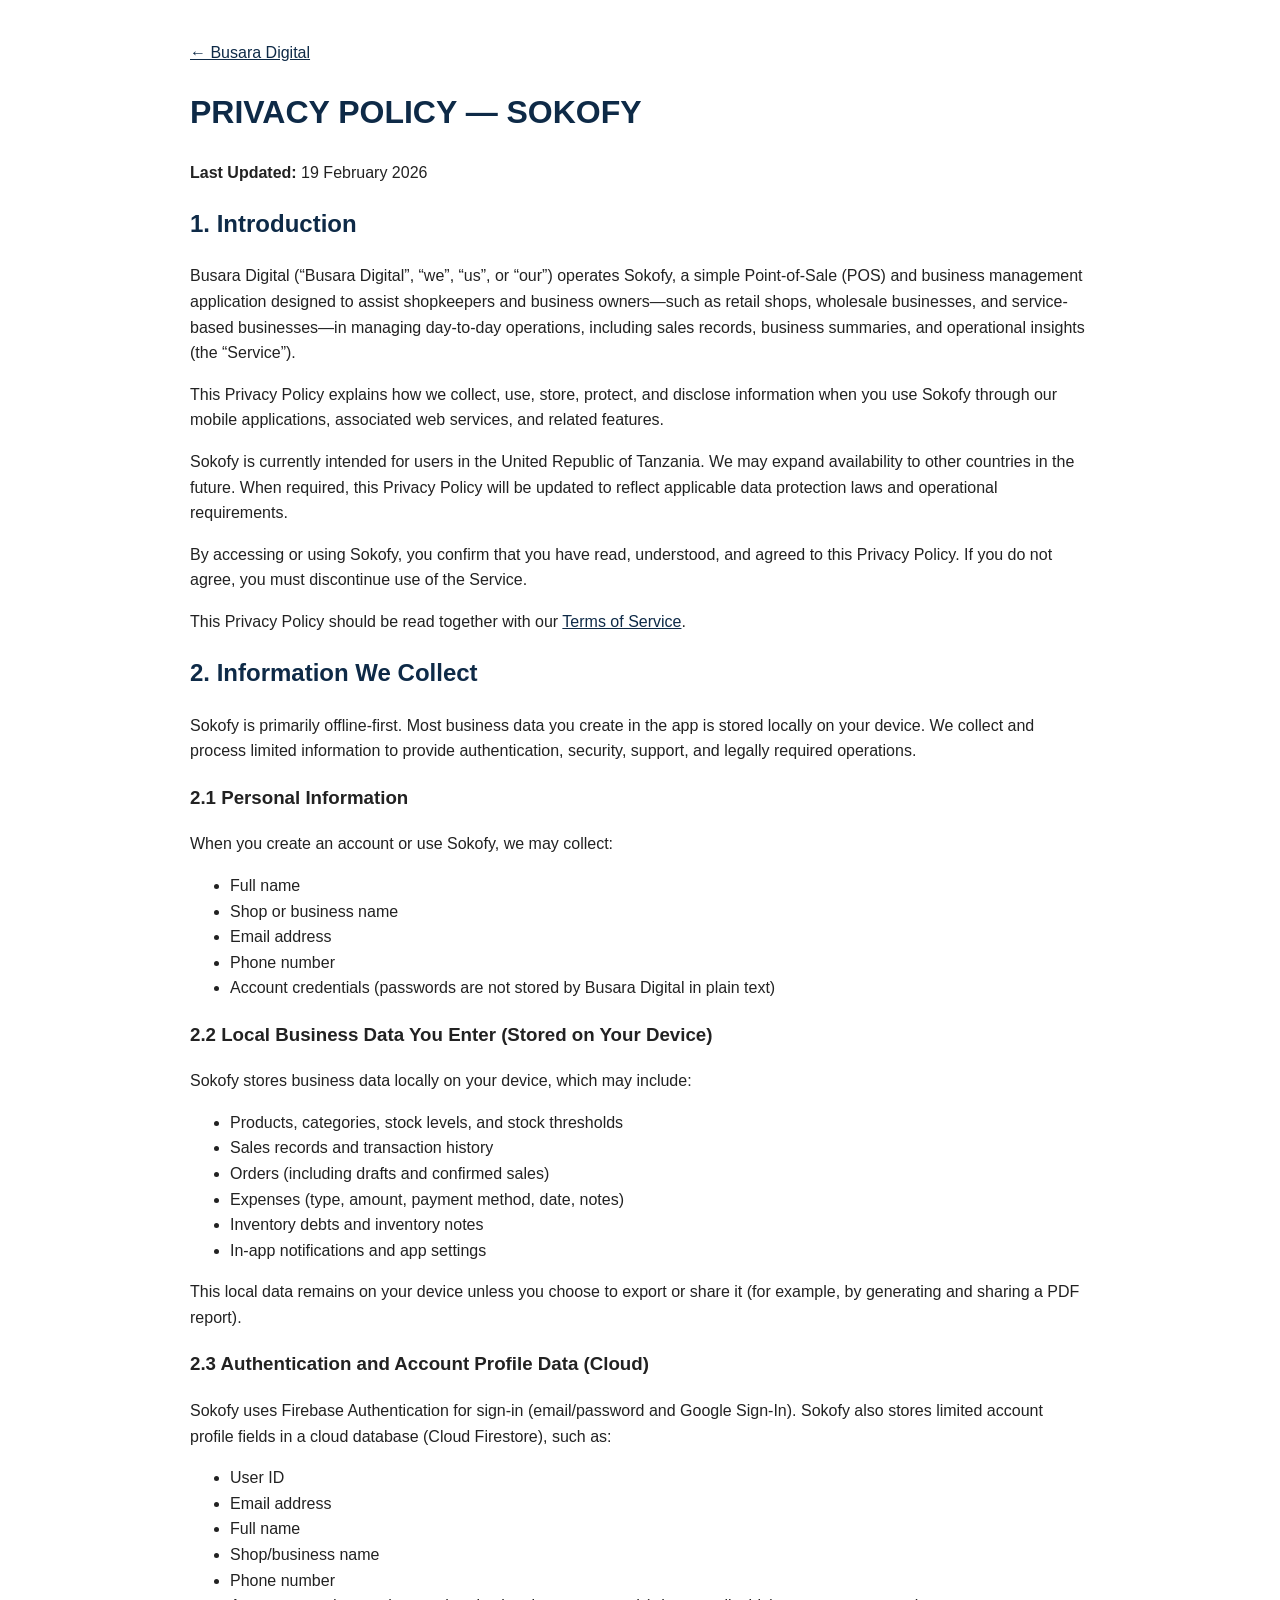
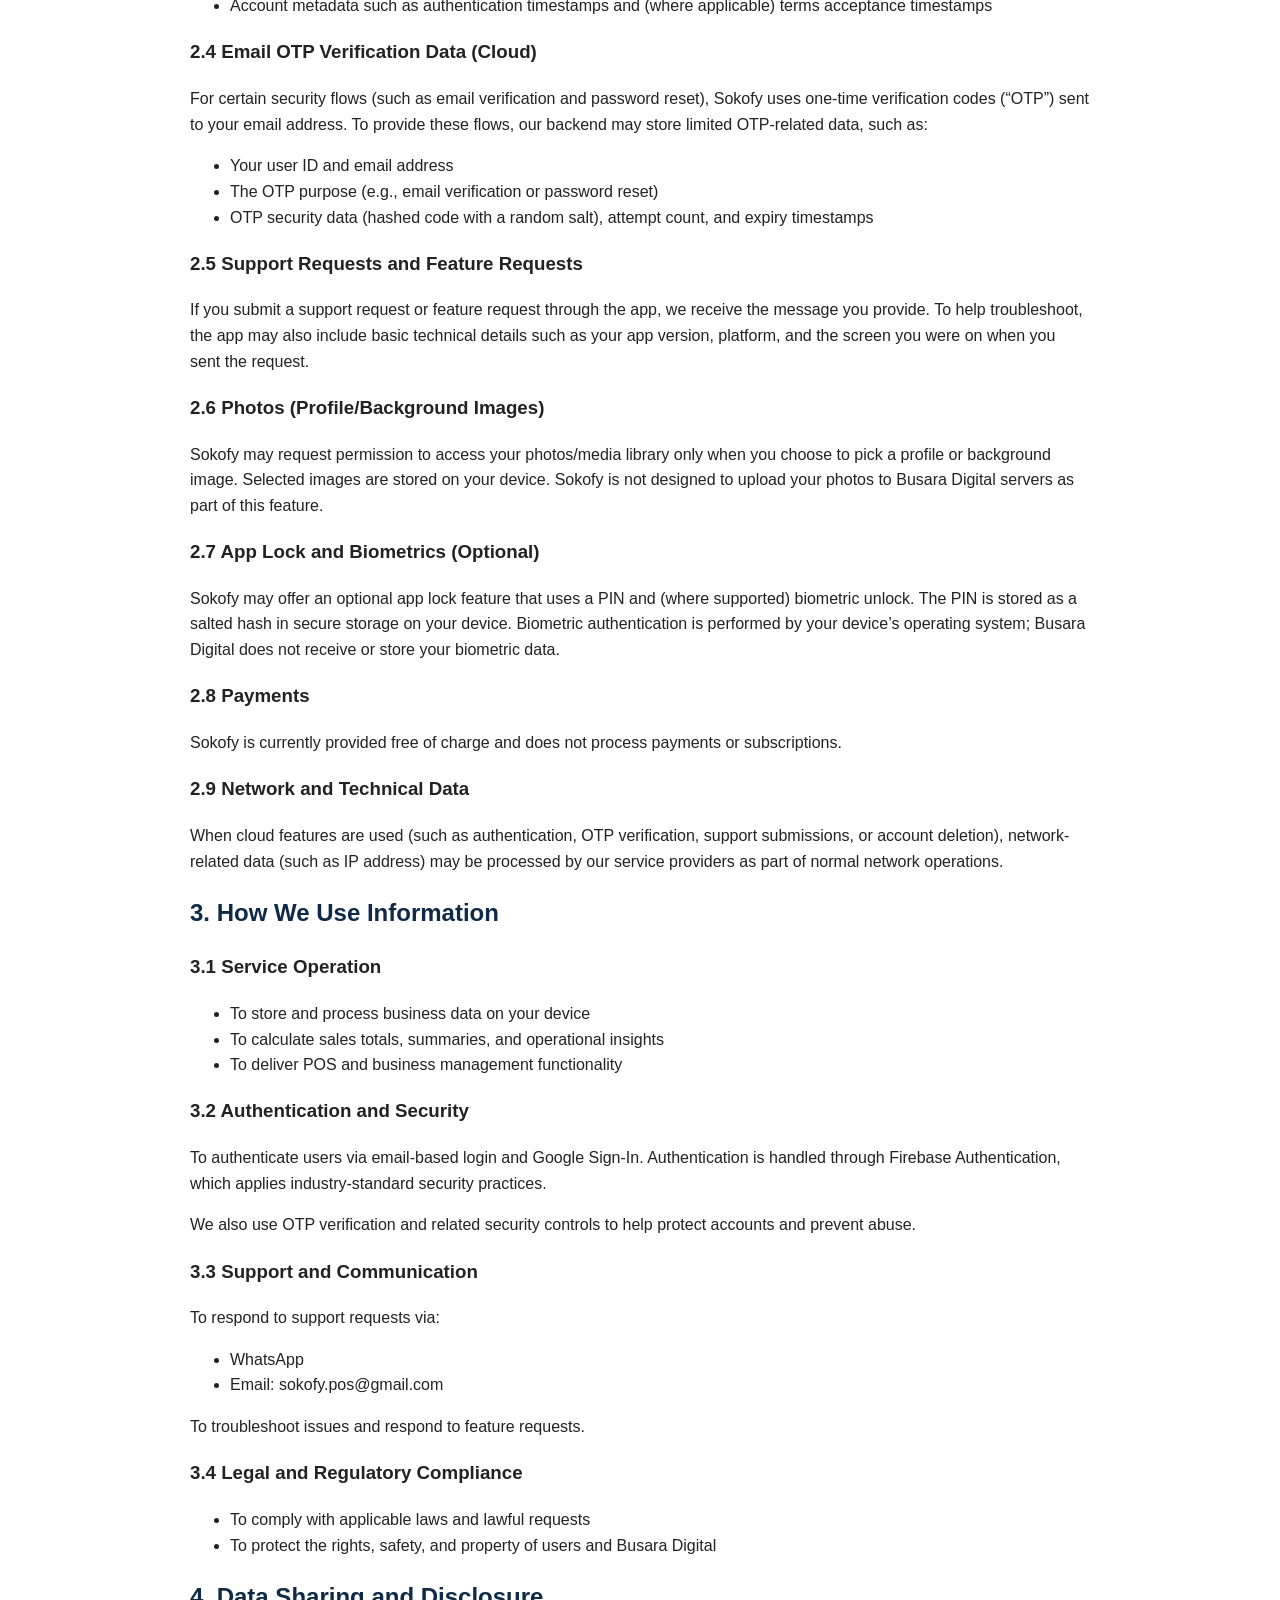
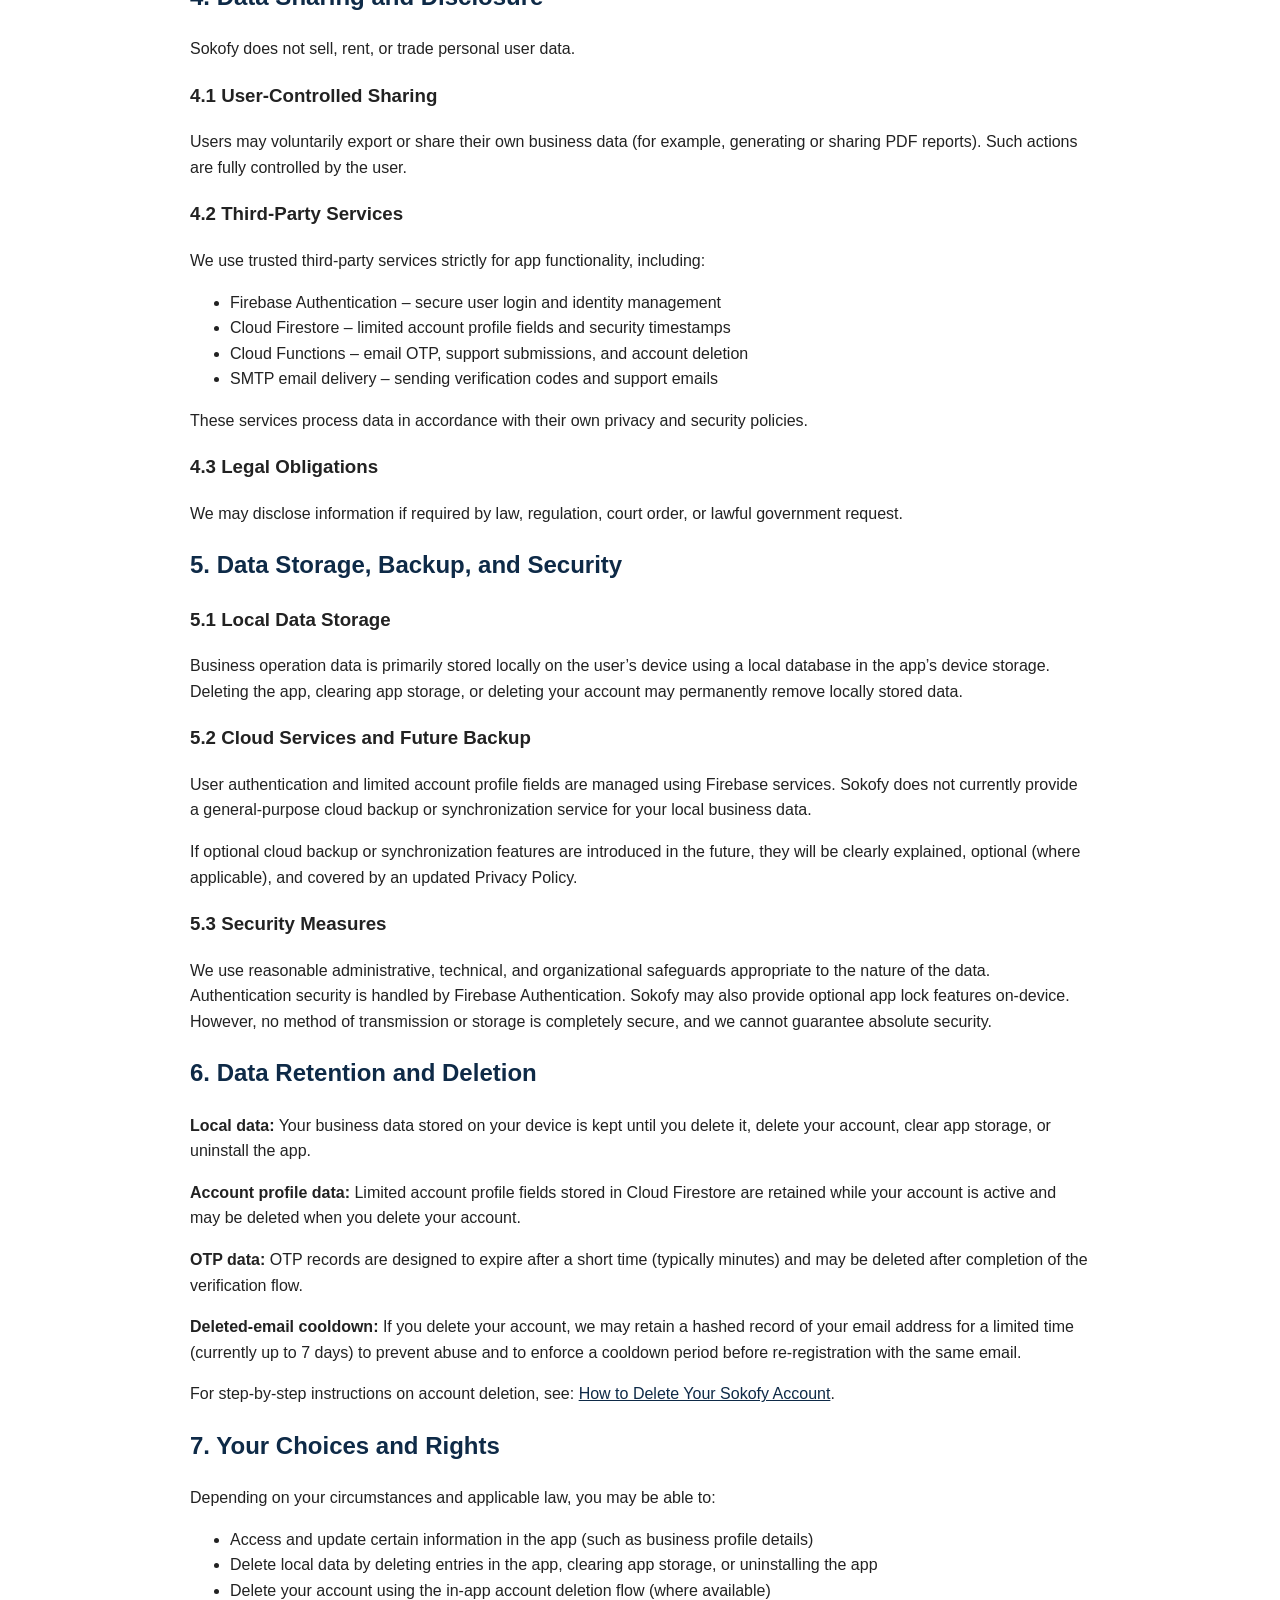
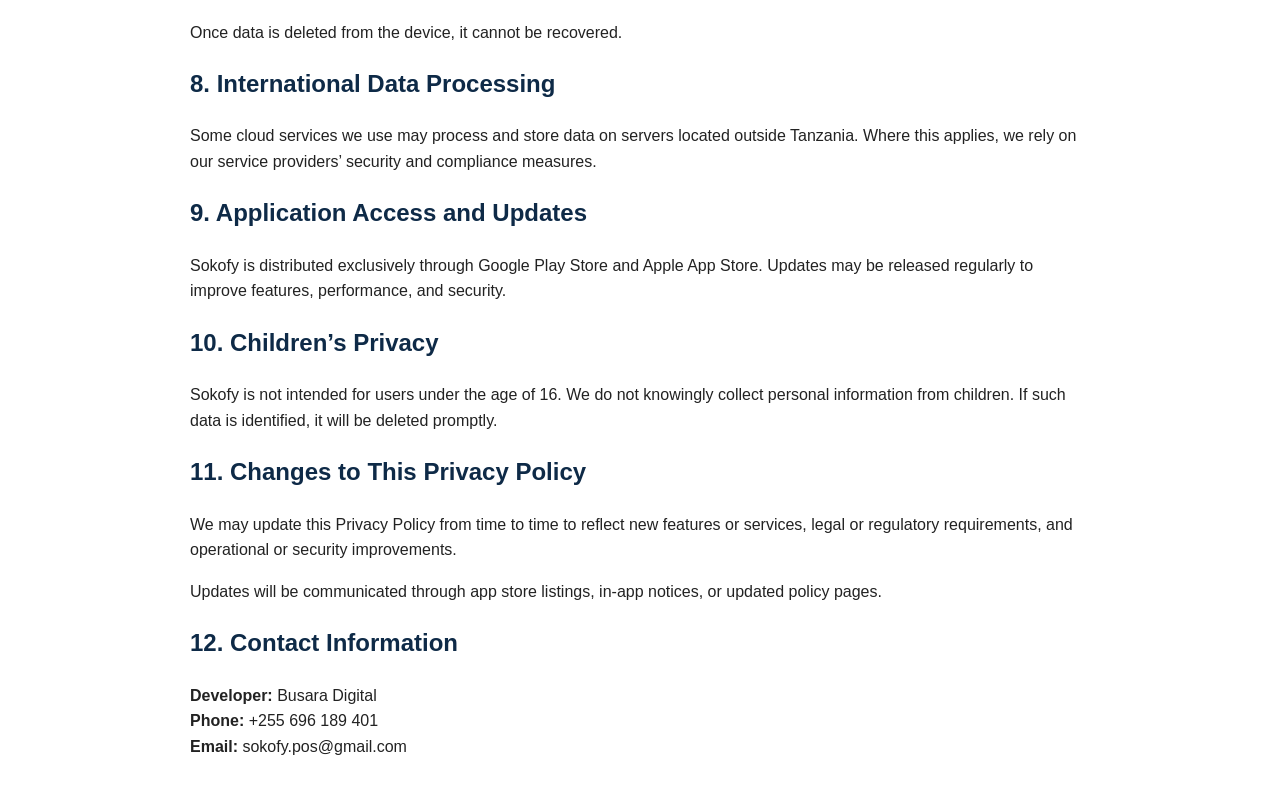
==== commit a0be9a17: "Add instructions link for account deletion in privacy policy" ====
--- a/apps/sokofy/privacy-policy.html
+++ b/apps/sokofy/privacy-policy.html
@@ -251,6 +251,10 @@
     <strong>Deleted-email cooldown:</strong> If you delete your account, we may retain a hashed record of your email address for a limited time (currently up to 7 days)
     to prevent abuse and to enforce a cooldown period before re-registration with the same email.
   </p>
+  <p>
+    For step-by-step instructions on account deletion, see:
+    <a href="/apps/sokofy/account_delete.html">How to Delete Your Sokofy Account</a>.
+  </p>
 
   <h2>7. Your Choices and Rights</h2>
   <p>Depending on your circumstances and applicable law, you may be able to:</p>
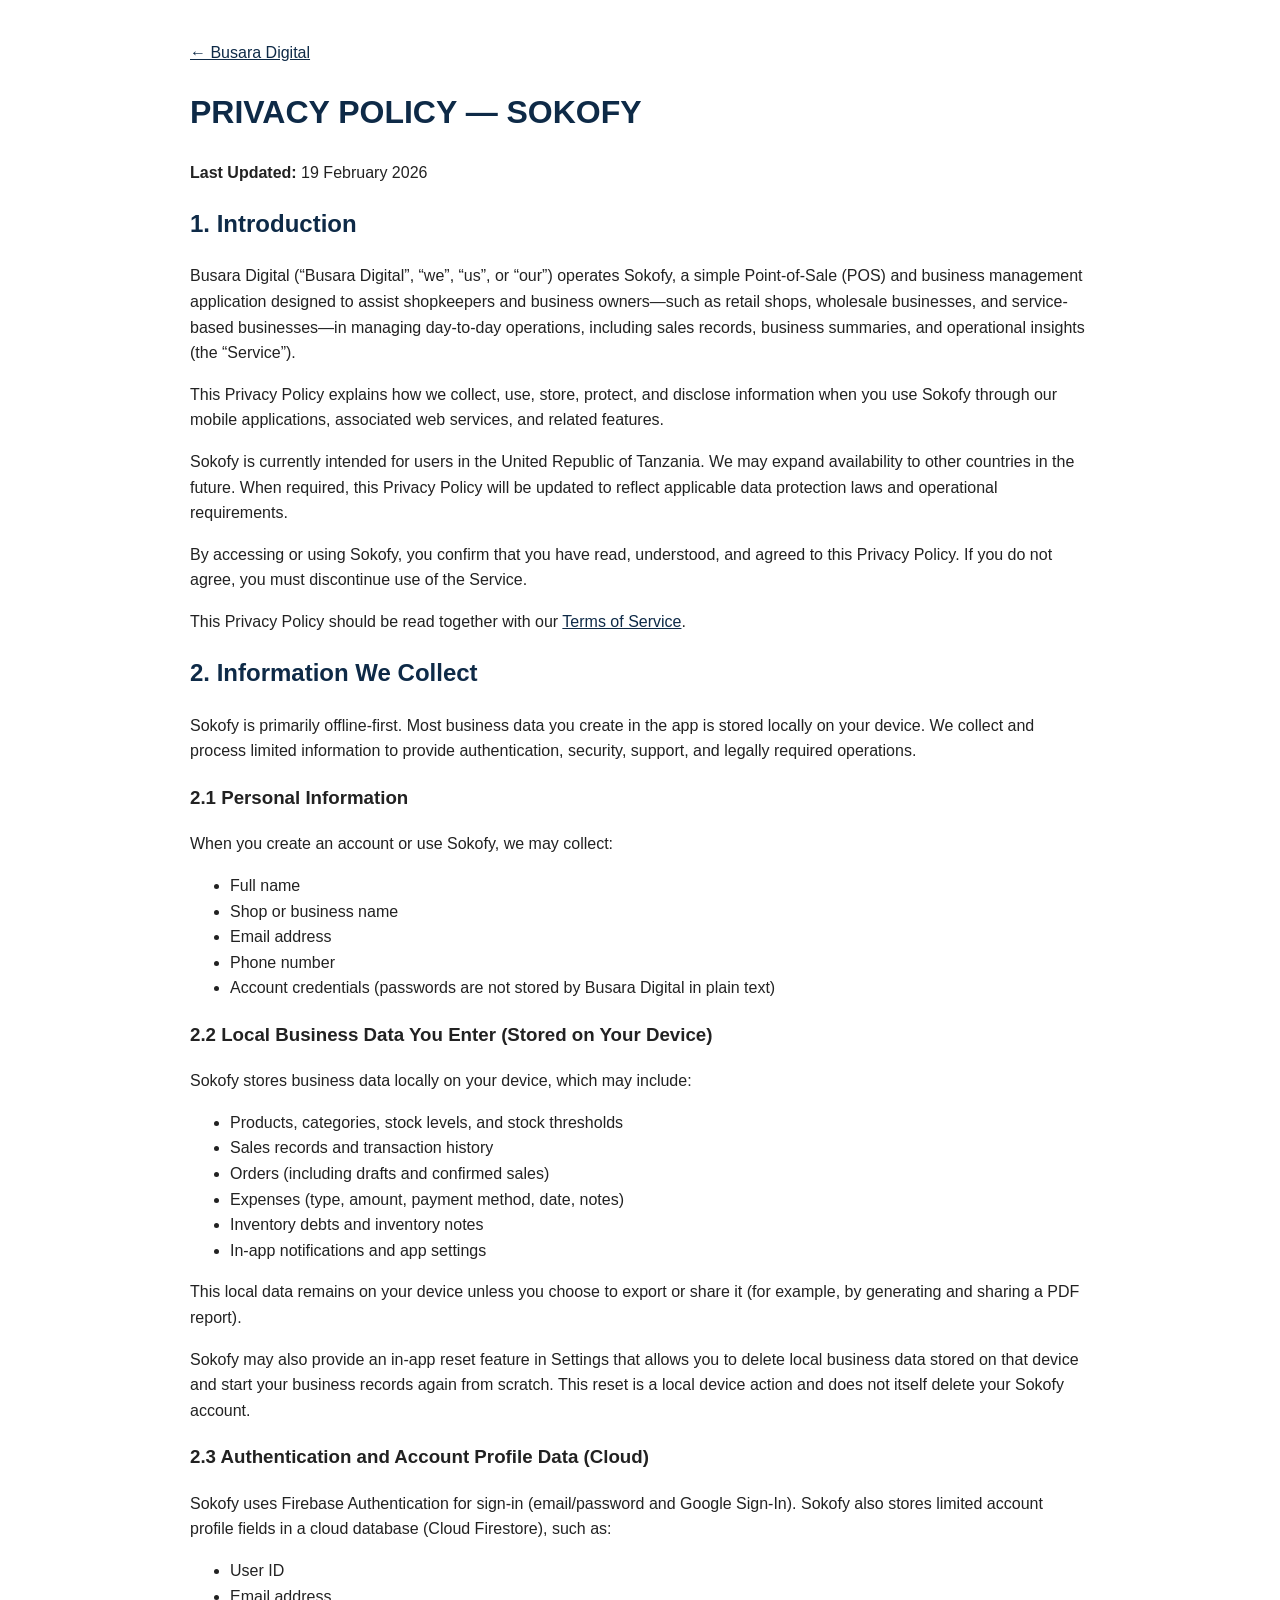
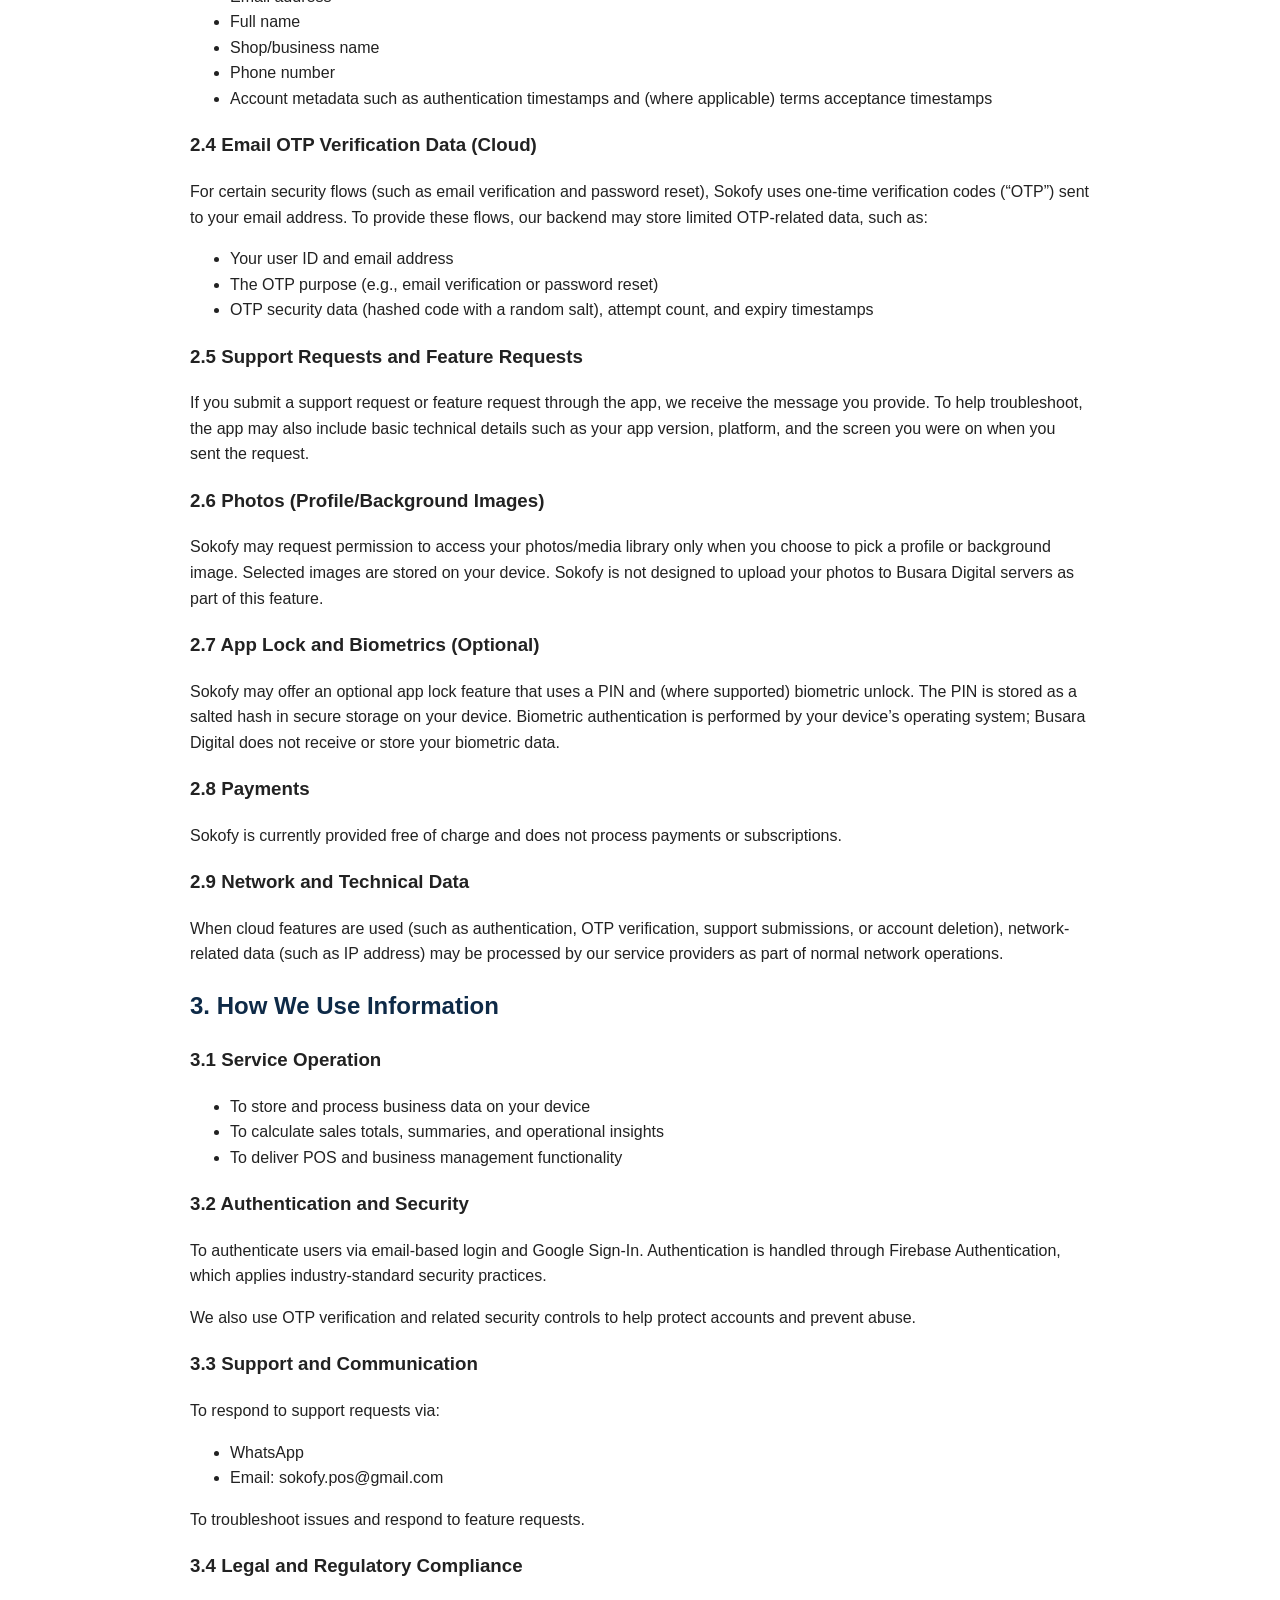
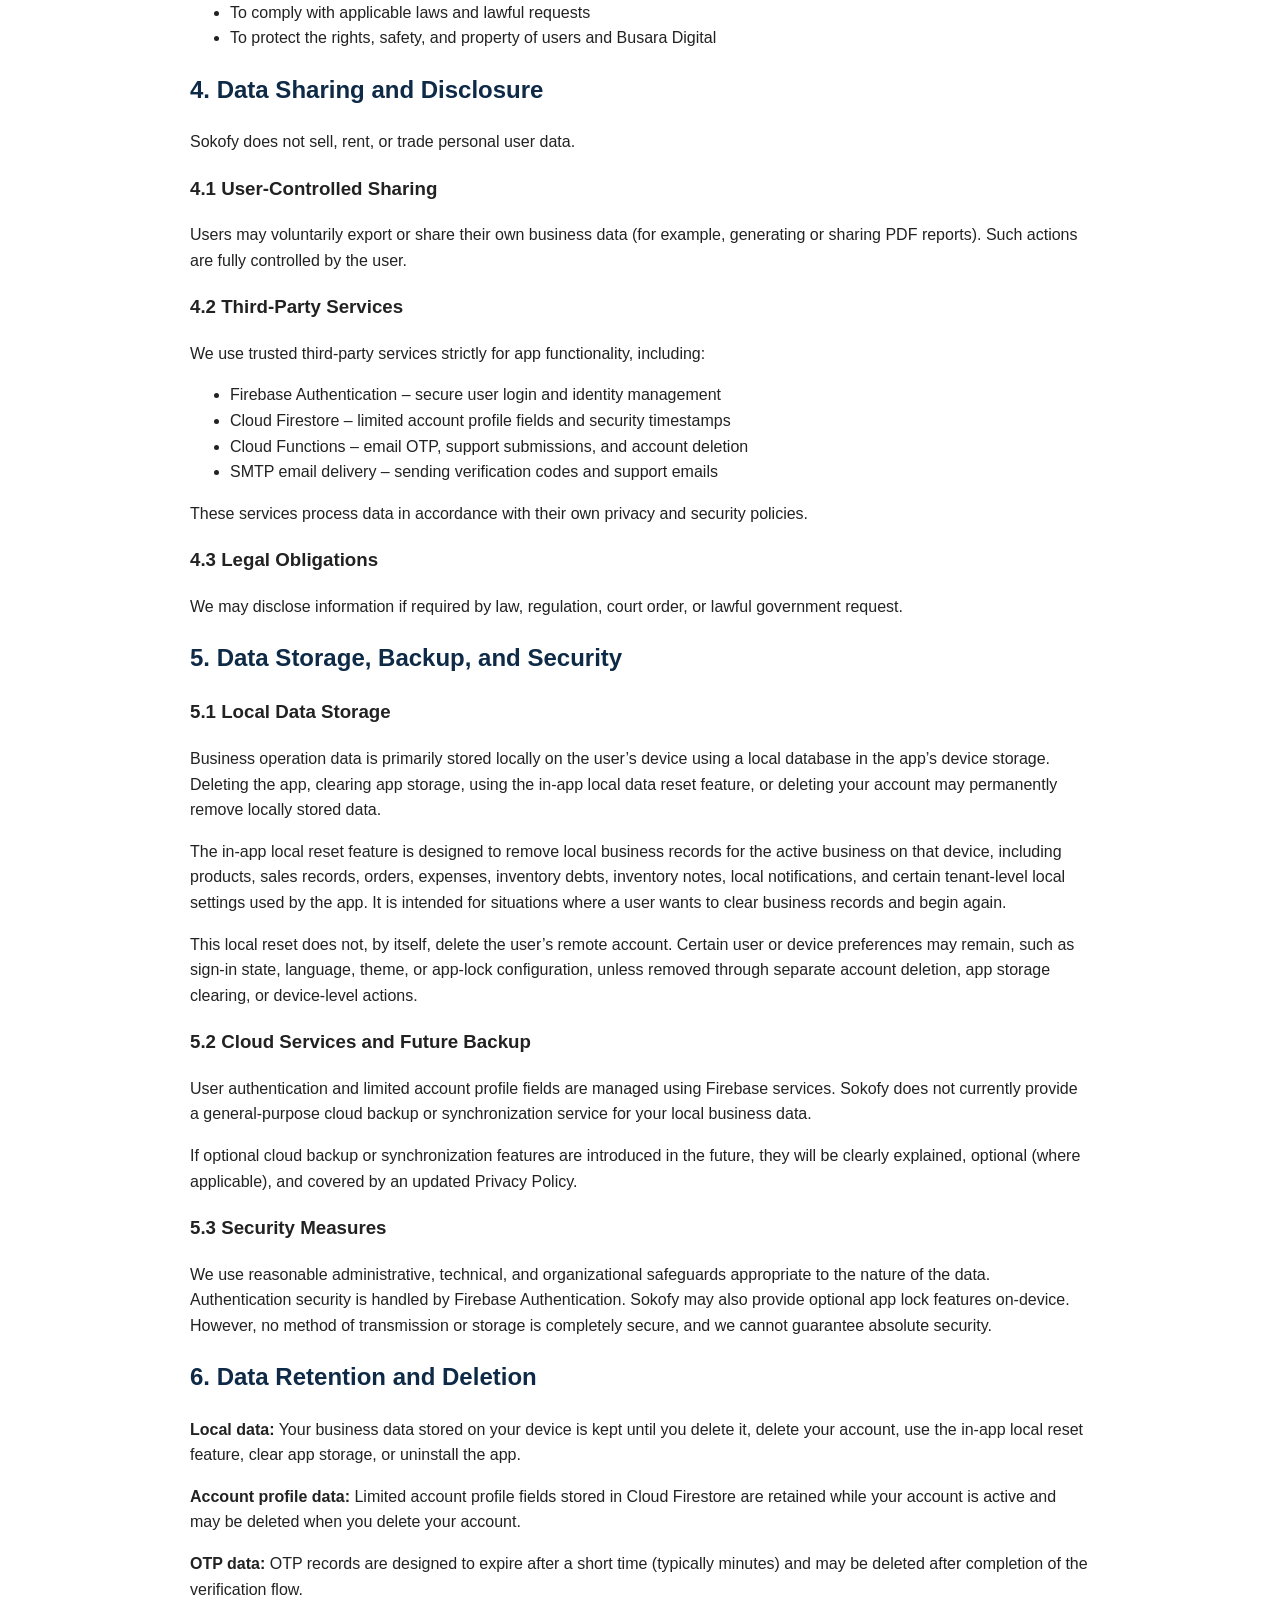
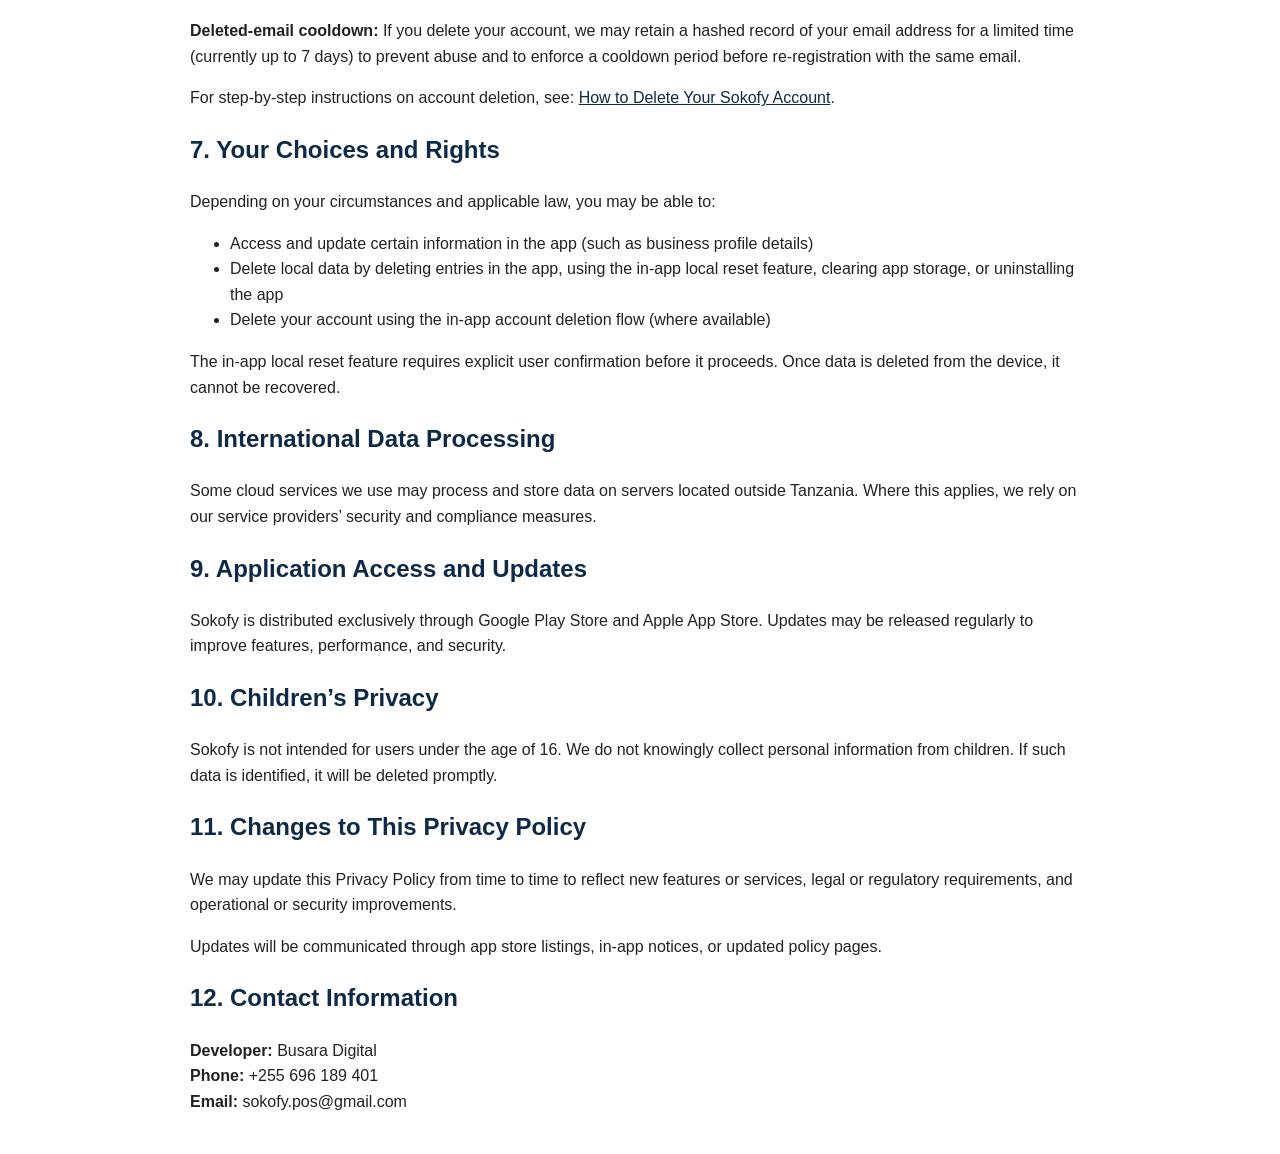
==== commit 0e6bc8e1: "docs: Update privacy policy to detail the in-app local data reset feature and its implications." ====
--- a/apps/sokofy/privacy-policy.html
+++ b/apps/sokofy/privacy-policy.html
@@ -79,6 +79,12 @@
     This local data remains on your device unless you choose to export or share
     it (for example, by generating and sharing a PDF report).
   </p>
+  <p>
+    Sokofy may also provide an in-app reset feature in Settings that allows you
+    to delete local business data stored on that device and start your business
+    records again from scratch. This reset is a local device action and does
+    not itself delete your Sokofy account.
+  </p>
 
   <h3>2.3 Authentication and Account Profile Data (Cloud)</h3>
   <p>
@@ -214,8 +220,22 @@
   <h3>5.1 Local Data Storage</h3>
   <p>
     Business operation data is primarily stored locally on the user’s device
-    using a local database in the app’s device storage. Deleting the app, clearing app storage,
-    or deleting your account may permanently remove locally stored data.
+    using a local database in the app’s device storage. Deleting the app,
+    clearing app storage, using the in-app local data reset feature, or
+    deleting your account may permanently remove locally stored data.
+  </p>
+  <p>
+    The in-app local reset feature is designed to remove local business records
+    for the active business on that device, including products, sales records,
+    orders, expenses, inventory debts, inventory notes, local notifications,
+    and certain tenant-level local settings used by the app. It is intended for
+    situations where a user wants to clear business records and begin again.
+  </p>
+  <p>
+    This local reset does not, by itself, delete the user’s remote account.
+    Certain user or device preferences may remain, such as sign-in state,
+    language, theme, or app-lock configuration, unless removed through separate
+    account deletion, app storage clearing, or device-level actions.
   </p>
 
   <h3>5.2 Cloud Services and Future Backup</h3>
@@ -238,7 +258,7 @@
   <h2>6. Data Retention and Deletion</h2>
   <p>
     <strong>Local data:</strong> Your business data stored on your device is kept until you delete it, delete your account,
-    clear app storage, or uninstall the app.
+    use the in-app local reset feature, clear app storage, or uninstall the app.
   </p>
   <p>
     <strong>Account profile data:</strong> Limited account profile fields stored in Cloud Firestore are retained while your account is active
@@ -260,11 +280,11 @@
   <p>Depending on your circumstances and applicable law, you may be able to:</p>
   <ul>
     <li>Access and update certain information in the app (such as business profile details)</li>
-    <li>Delete local data by deleting entries in the app, clearing app storage, or uninstalling the app</li>
+    <li>Delete local data by deleting entries in the app, using the in-app local reset feature, clearing app storage, or uninstalling the app</li>
     <li>Delete your account using the in-app account deletion flow (where available)</li>
   </ul>
   <p>
-    Once data is deleted from the device, it cannot be recovered.
+    The in-app local reset feature requires explicit user confirmation before it proceeds. Once data is deleted from the device, it cannot be recovered.
   </p>
 
   <h2>8. International Data Processing</h2>
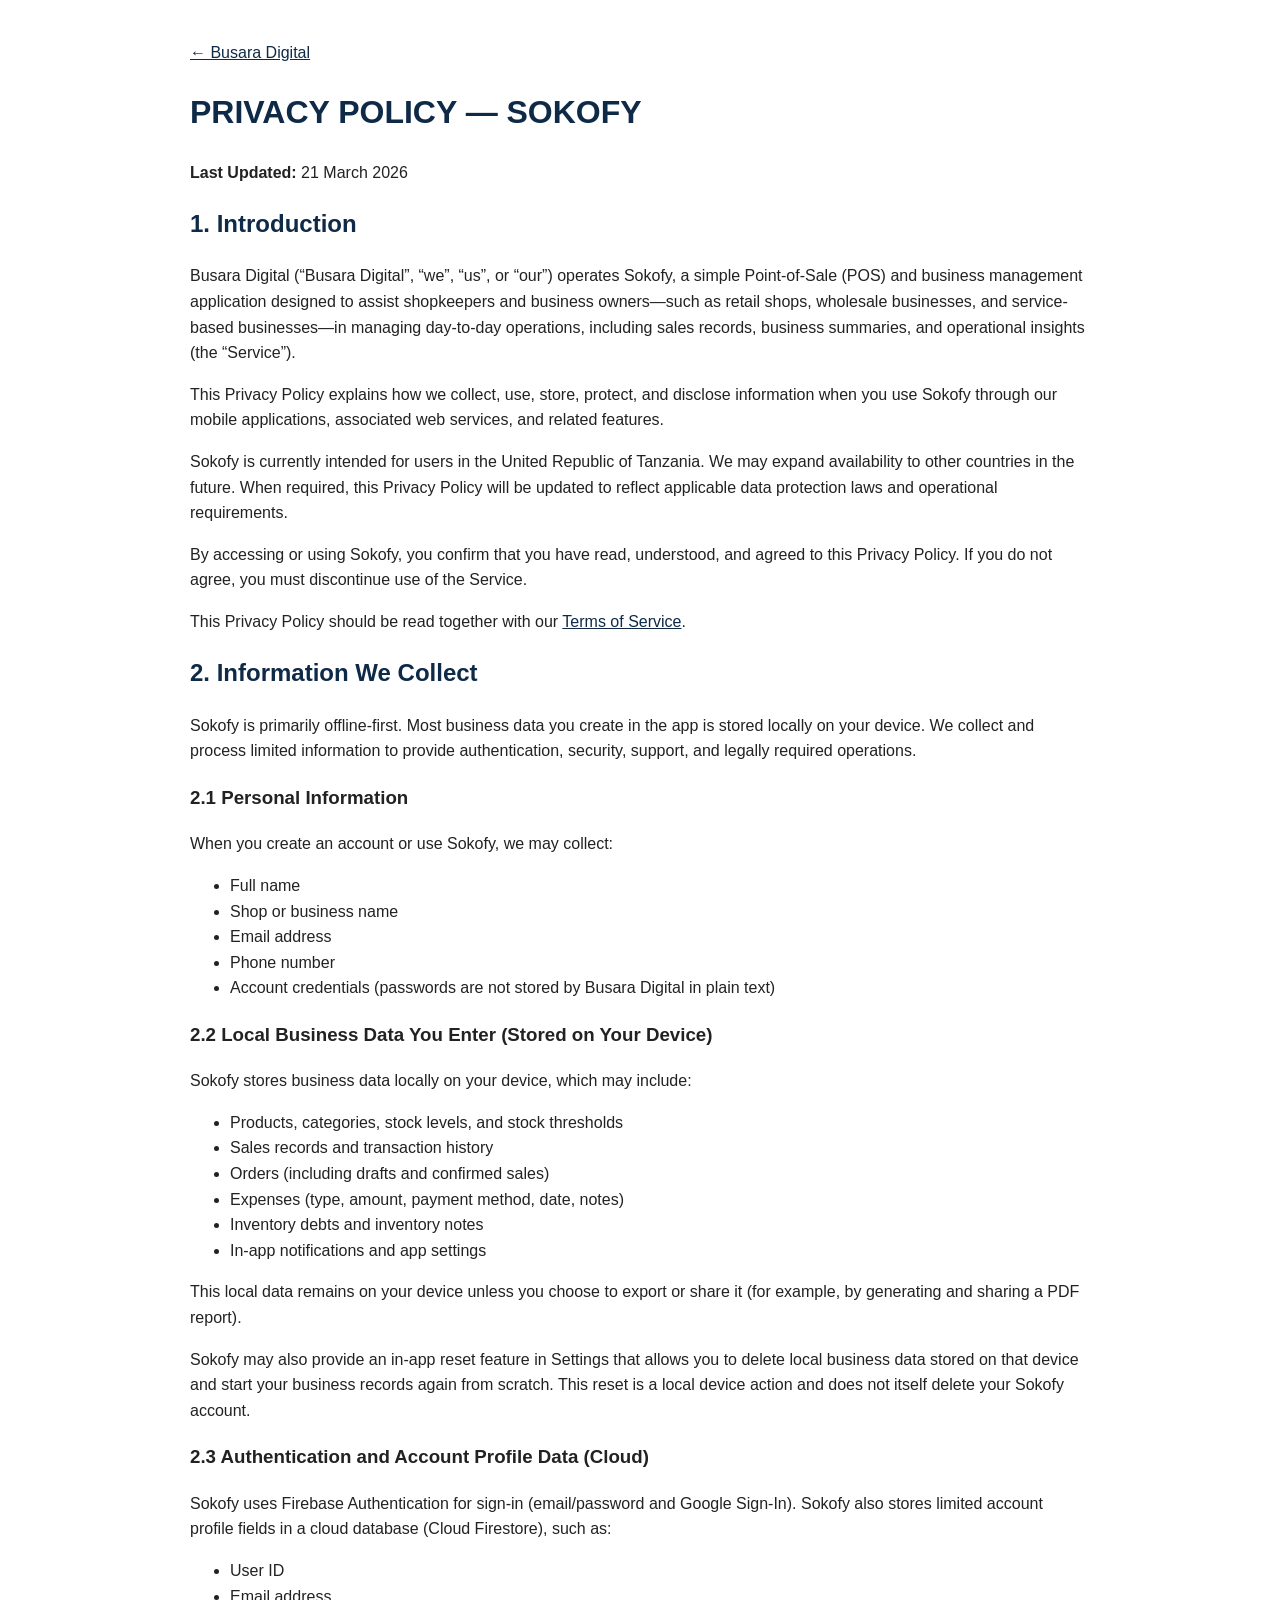
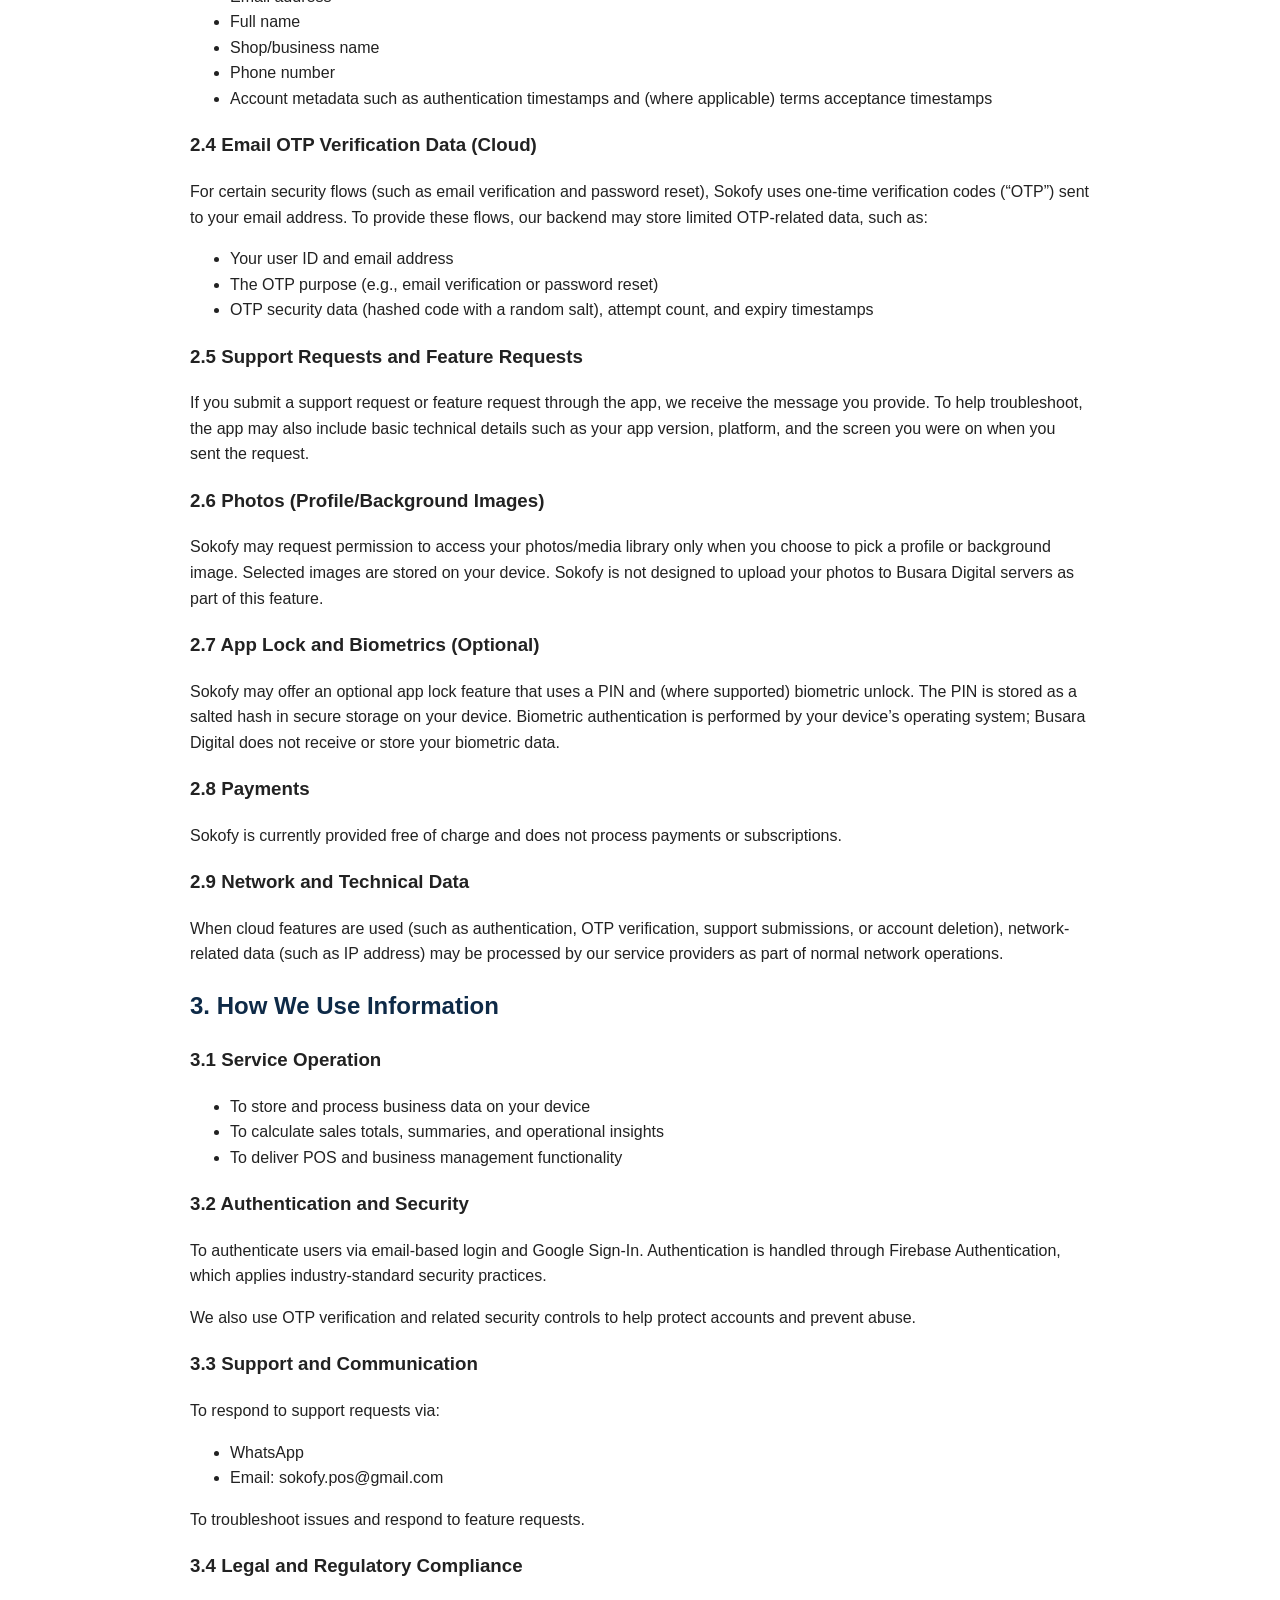
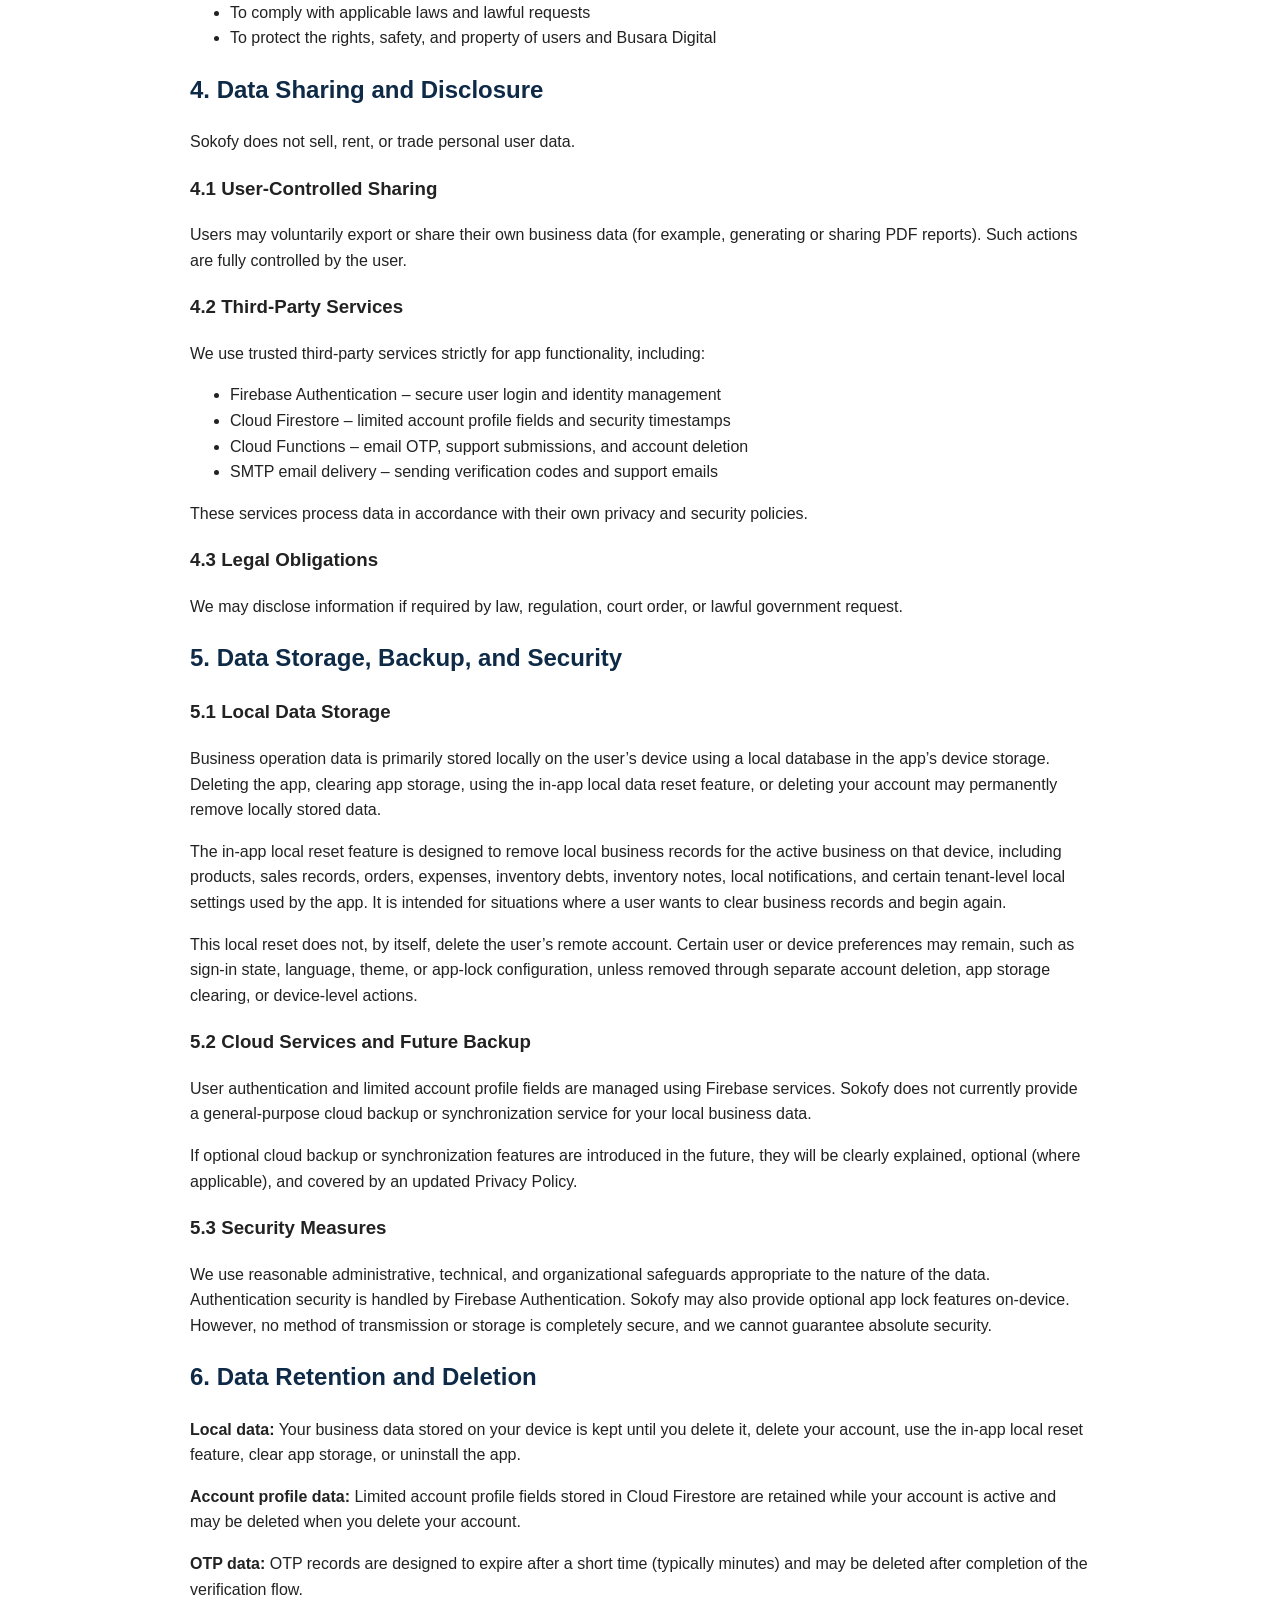
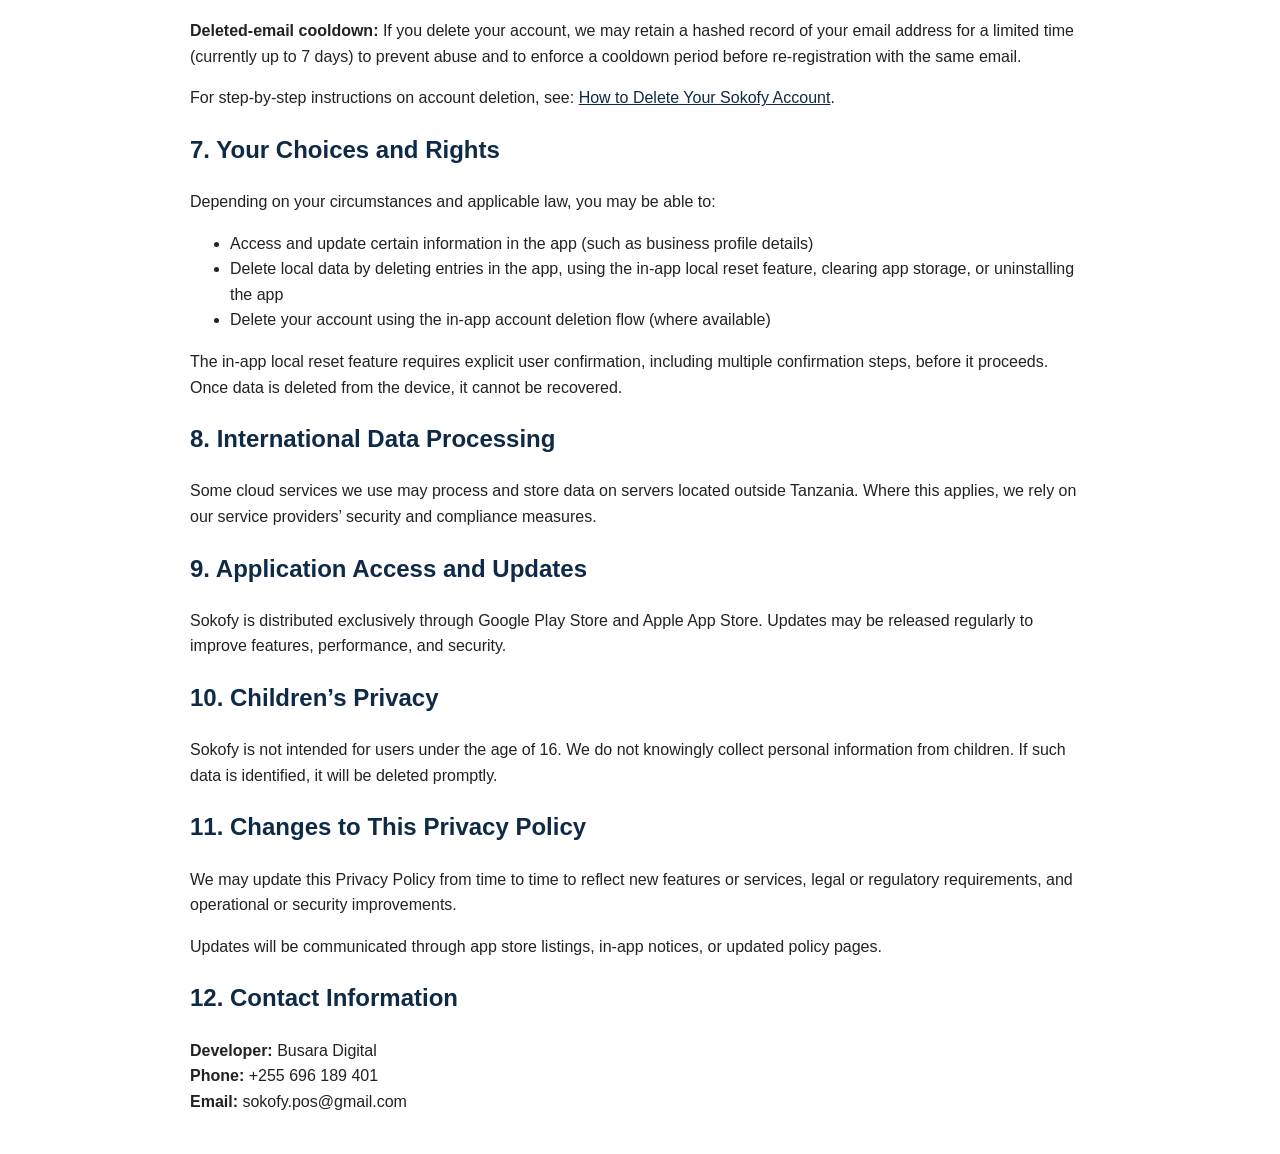
==== commit a1e420fd: "docs: Clarify in-app local data reset feature details in privacy policy and terms of service, and up" ====
--- a/apps/sokofy/privacy-policy.html
+++ b/apps/sokofy/privacy-policy.html
@@ -11,7 +11,7 @@
   <p><a href="/">← Busara Digital</a></p>
 
   <h1>PRIVACY POLICY — SOKOFY</h1>
-  <p><strong>Last Updated:</strong> 19 February 2026</p>
+  <p><strong>Last Updated:</strong> 21 March 2026</p>
 
   <h2>1. Introduction</h2>
   <p>
@@ -284,7 +284,9 @@
     <li>Delete your account using the in-app account deletion flow (where available)</li>
   </ul>
   <p>
-    The in-app local reset feature requires explicit user confirmation before it proceeds. Once data is deleted from the device, it cannot be recovered.
+    The in-app local reset feature requires explicit user confirmation, including
+    multiple confirmation steps, before it proceeds. Once data is deleted from
+    the device, it cannot be recovered.
   </p>
 
   <h2>8. International Data Processing</h2>
